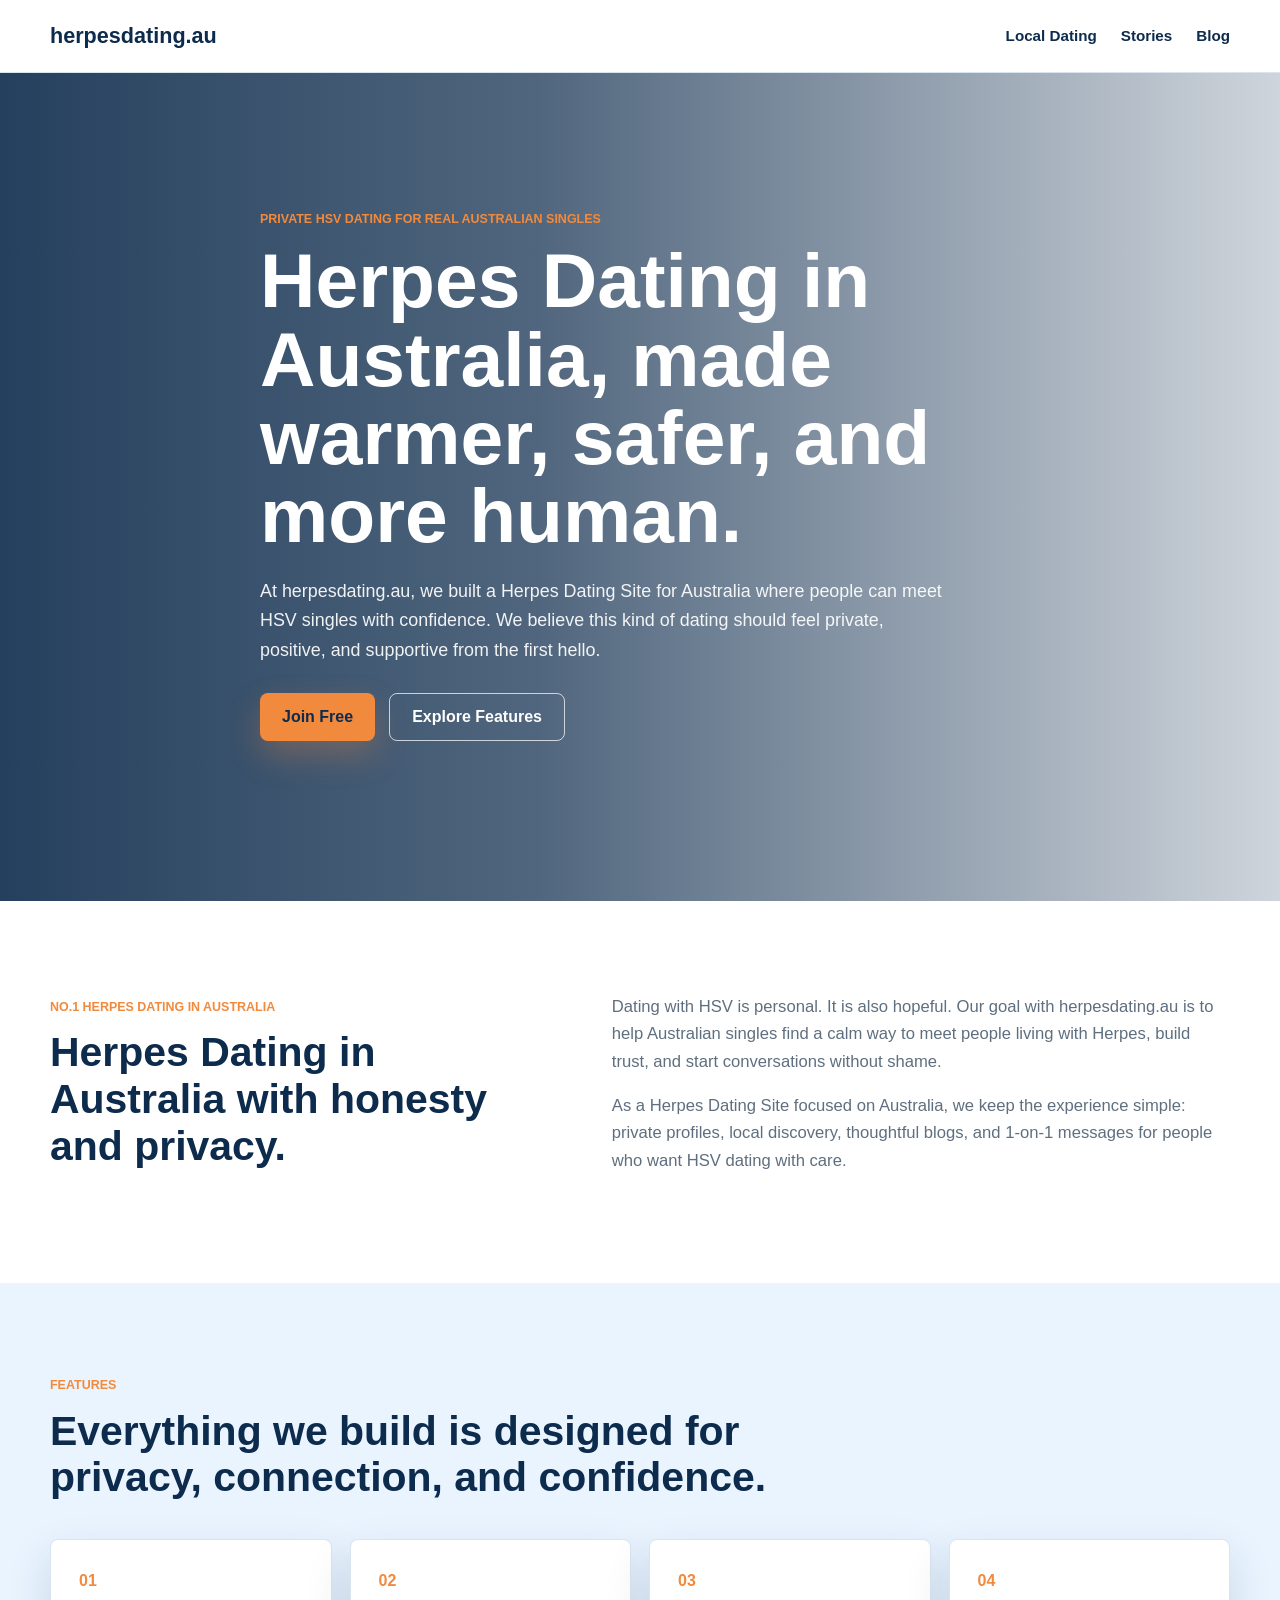
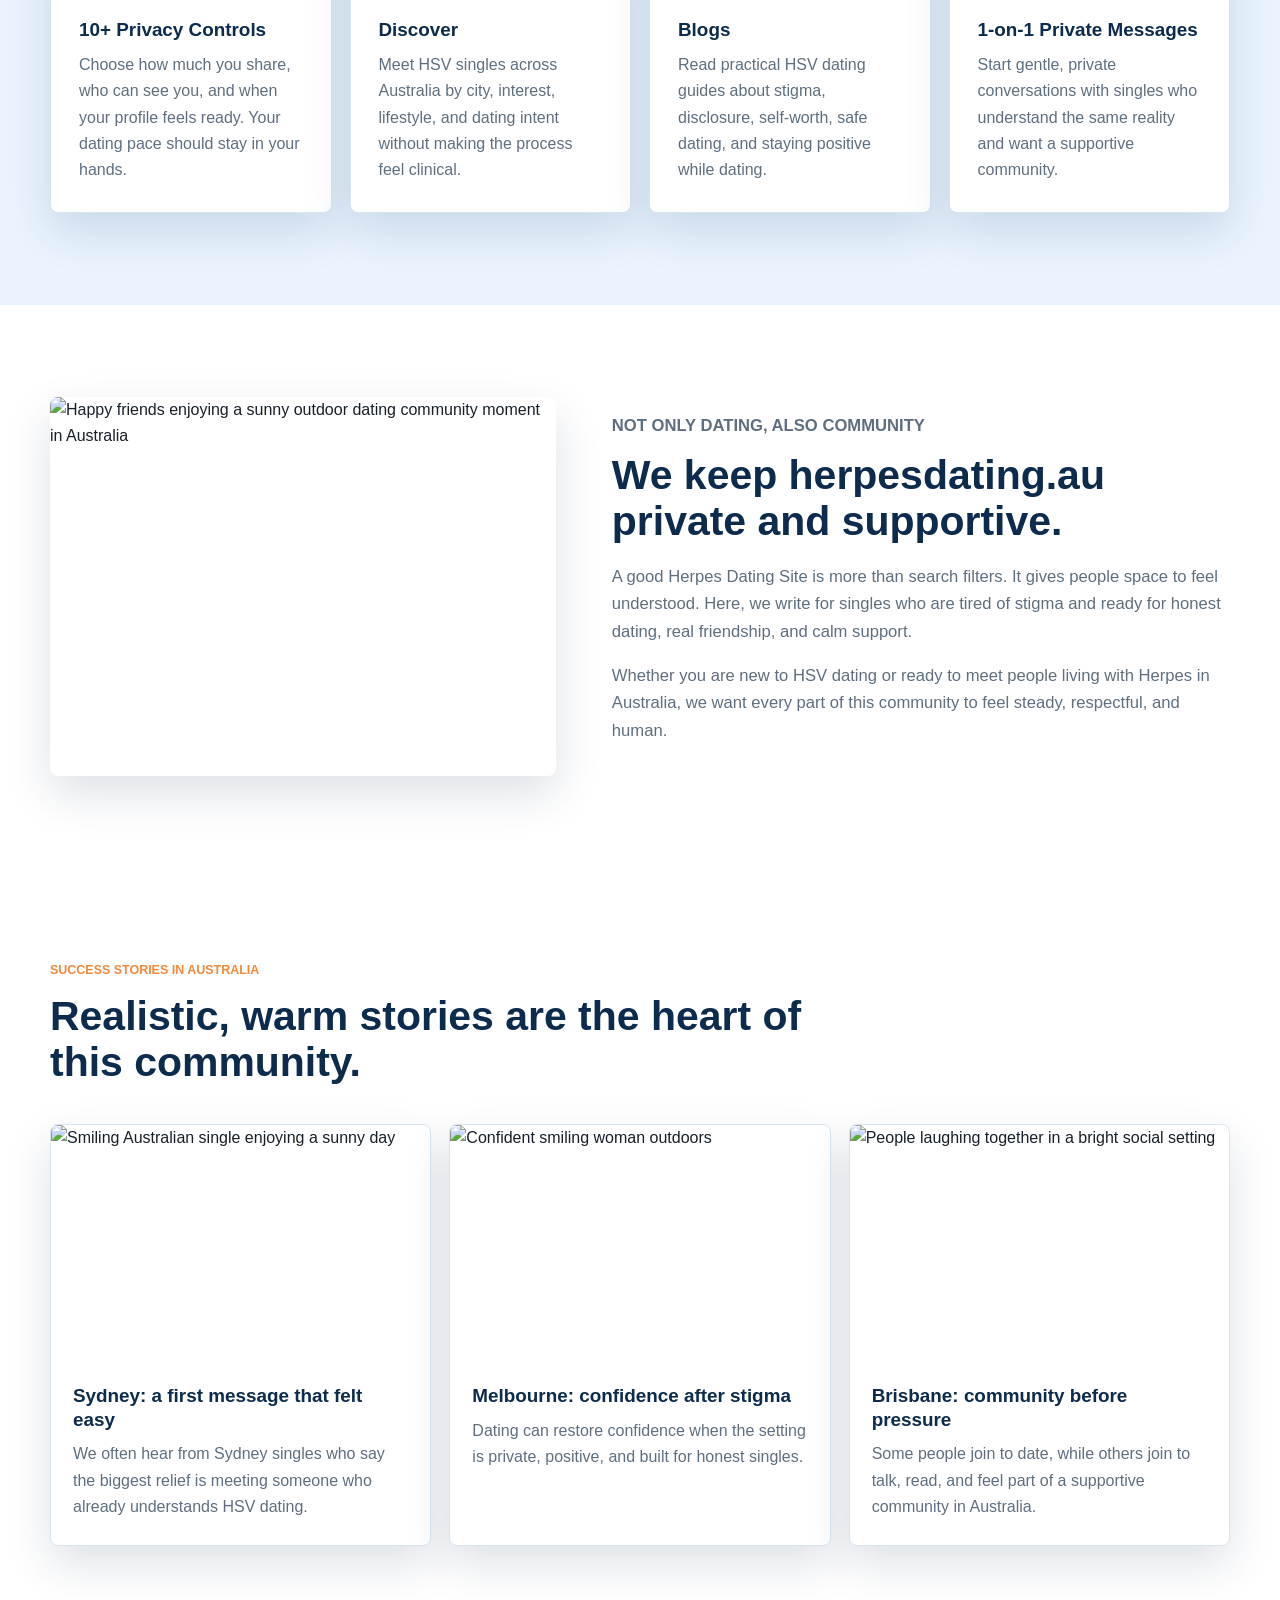
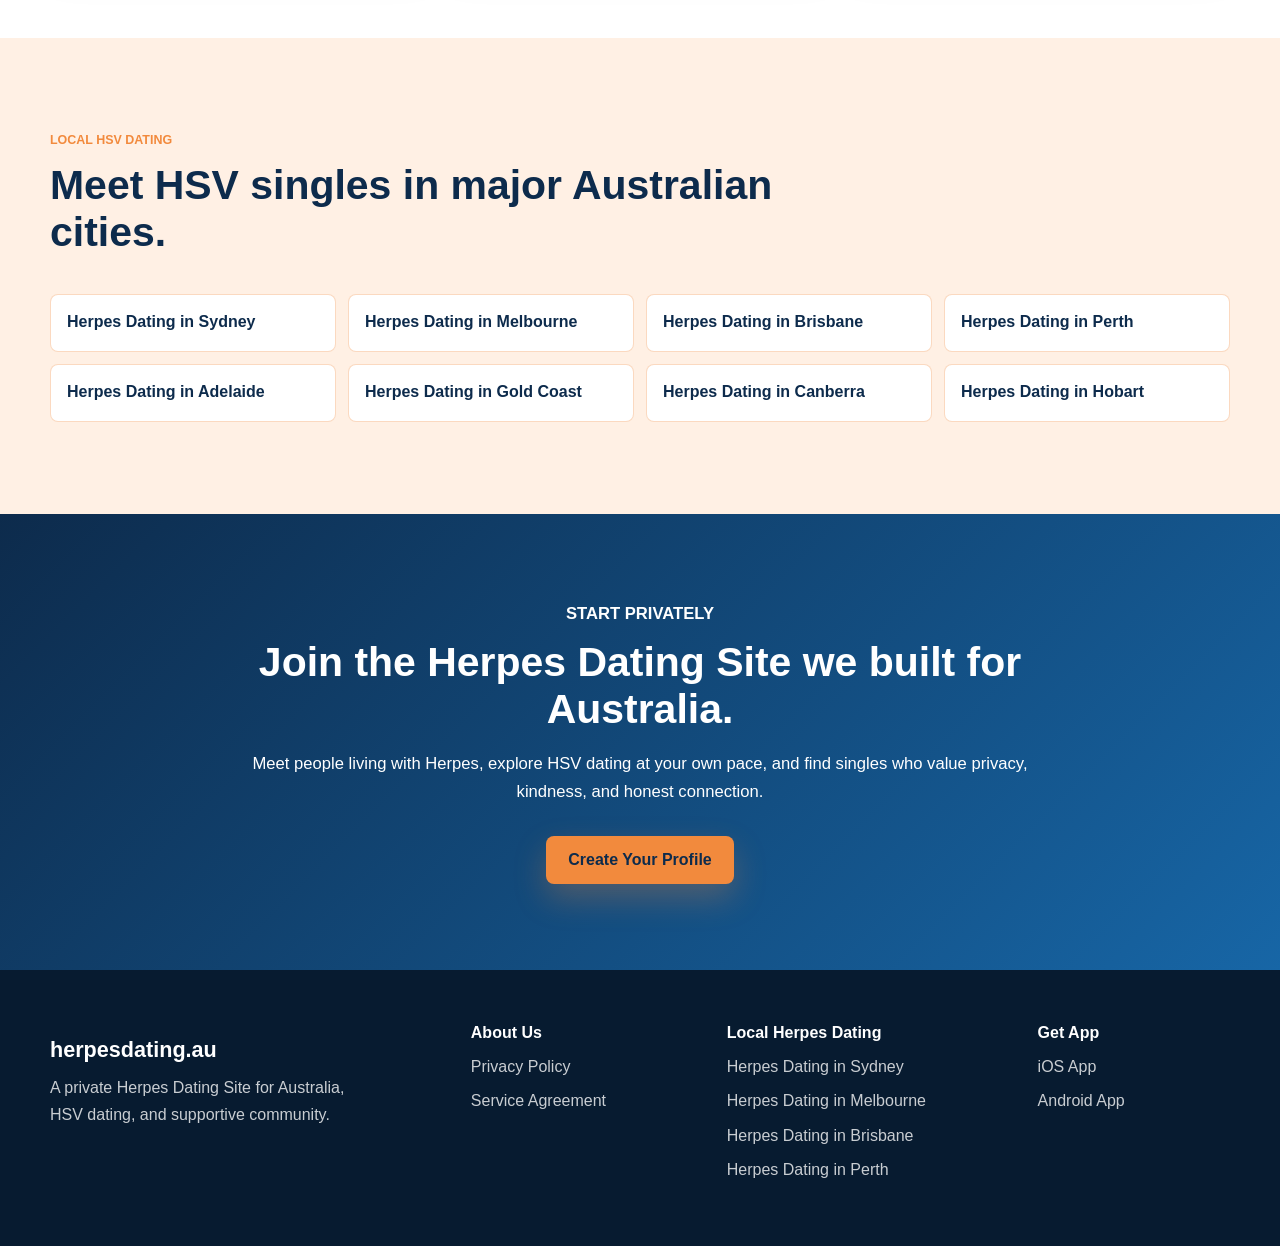
==== index.html @ 24306cc0 "Add files via upload" ====
<!DOCTYPE html>
<html lang="en-AU">
<head>
  <meta charset="UTF-8">
  <meta name="viewport" content="width=device-width, initial-scale=1.0">
  <title>Herpes Dating Australia | Herpes Dating Site for HSV Singles</title>
  <meta name="description" content="herpesdating.au is a private Herpes Dating Site in Australia where HSV singles meet people living with Herpes in a supportive community.">
  <meta name="keywords" content="Herpes Dating, Herpes Dating Site, Australia, Meet People living with Herpes, HSV dating, meet HSV singles, Sydney herpes dating">
  <link rel="canonical" href="https://herpesdating.au/">
  <link rel="stylesheet" href="styles.css">
</head>
<body>
  <header class="site-header">
    <nav class="nav" aria-label="Main navigation">
      <a class="brand" href="/">herpesdating.au</a>
      <div class="nav-links">
        <a href="#cities">Local Dating</a>
        <a href="#stories">Stories</a>
        <a href="/blog/">Blog</a>
      </div>
    </nav>
  </header>

  <main>
    <section class="hero">
      <div class="hero-media" aria-hidden="true"></div>
      <div class="hero-overlay"></div>
      <div class="hero-content">
        <p class="eyebrow">Private HSV dating for real Australian singles</p>
        <h1>Herpes Dating in Australia, made warmer, safer, and more human.</h1>
        <p class="hero-copy">
          At herpesdating.au, we built a Herpes Dating Site for Australia where people can meet HSV singles with confidence.
          We believe this kind of dating should feel private, positive, and supportive from the first hello.
        </p>
        <div class="hero-actions">
          <a class="btn btn-primary" href="#cta">Join Free</a>
          <a class="btn btn-secondary" href="#features">Explore Features</a>
        </div>
      </div>
    </section>

    <section class="intro section-pad">
      <div class="section-inner split">
        <div>
          <p class="eyebrow">No.1 Herpes Dating in Australia</p>
          <h2>Herpes Dating in Australia with honesty and privacy.</h2>
        </div>
        <div class="copy-stack">
          <p>
            Dating with HSV is personal. It is also hopeful. Our goal with herpesdating.au is to help Australian singles find
            a calm way to meet people living with Herpes, build trust, and start conversations without shame.
          </p>
          <p>
            As a Herpes Dating Site focused on Australia, we keep the experience simple: private profiles, local discovery,
            thoughtful blogs, and 1-on-1 messages for people who want HSV dating with care.
          </p>
        </div>
      </div>
    </section>

    <section id="features" class="features section-pad">
      <div class="section-inner">
        <div class="section-head">
          <p class="eyebrow">Features</p>
          <h2>Everything we build is designed for privacy, connection, and confidence.</h2>
        </div>
        <div class="feature-grid">
          <article class="feature-card">
            <span>01</span>
            <h3>10+ Privacy Controls</h3>
            <p>Choose how much you share, who can see you, and when your profile feels ready. Your dating pace should stay in your hands.</p>
          </article>
          <article class="feature-card">
            <span>02</span>
            <h3>Discover</h3>
            <p>Meet HSV singles across Australia by city, interest, lifestyle, and dating intent without making the process feel clinical.</p>
          </article>
          <article class="feature-card">
            <span>03</span>
            <h3>Blogs</h3>
            <p>Read practical HSV dating guides about stigma, disclosure, self-worth, safe dating, and staying positive while dating.</p>
          </article>
          <article class="feature-card">
            <span>04</span>
            <h3>1-on-1 Private Messages</h3>
            <p>Start gentle, private conversations with singles who understand the same reality and want a supportive community.</p>
          </article>
        </div>
      </div>
    </section>

    <section class="community section-pad">
      <div class="section-inner media-split">
        <img src="https://images.unsplash.com/photo-1529156069898-49953e39b3ac?auto=format&fit=crop&w=1100&q=80" alt="Happy friends enjoying a sunny outdoor dating community moment in Australia">
        <div>
          <p class="eyebrow">Not only dating, also community</p>
          <h2>We keep herpesdating.au private and supportive.</h2>
          <p>
            A good Herpes Dating Site is more than search filters. It gives people space to feel understood. Here, we write for
            singles who are tired of stigma and ready for honest dating, real friendship, and calm support.
          </p>
          <p>
            Whether you are new to HSV dating or ready to meet people living with Herpes in Australia, we want every part of
            this community to feel steady, respectful, and human.
          </p>
        </div>
      </div>
    </section>

    <section id="stories" class="stories section-pad">
      <div class="section-inner">
        <div class="section-head">
          <p class="eyebrow">Success stories in Australia</p>
          <h2>Realistic, warm stories are the heart of this community.</h2>
        </div>
        <div class="story-grid">
          <article class="story-card">
            <img src="https://images.unsplash.com/photo-1500648767791-00dcc994a43e?auto=format&fit=crop&w=800&q=80" alt="Smiling Australian single enjoying a sunny day">
            <h3>Sydney: a first message that felt easy</h3>
            <p>We often hear from Sydney singles who say the biggest relief is meeting someone who already understands HSV dating.</p>
          </article>
          <article class="story-card">
            <img src="https://images.unsplash.com/photo-1524504388940-b1c1722653e1?auto=format&fit=crop&w=800&q=80" alt="Confident smiling woman outdoors">
            <h3>Melbourne: confidence after stigma</h3>
            <p>Dating can restore confidence when the setting is private, positive, and built for honest singles.</p>
          </article>
          <article class="story-card">
            <img src="https://images.unsplash.com/photo-1529333166437-7750a6dd5a70?auto=format&fit=crop&w=800&q=80" alt="People laughing together in a bright social setting">
            <h3>Brisbane: community before pressure</h3>
            <p>Some people join to date, while others join to talk, read, and feel part of a supportive community in Australia.</p>
          </article>
        </div>
      </div>
    </section>

    <section id="cities" class="local section-pad">
      <div class="section-inner">
        <div class="section-head">
          <p class="eyebrow">Local HSV dating</p>
          <h2>Meet HSV singles in major Australian cities.</h2>
        </div>
        <div class="city-links">
          <a href="/sydney-herpes-dating/">Herpes Dating in Sydney</a>
          <a href="/melbourne-herpes-dating/">Herpes Dating in Melbourne</a>
          <a href="/brisbane-herpes-dating/">Herpes Dating in Brisbane</a>
          <a href="/perth-herpes-dating/">Herpes Dating in Perth</a>
          <a href="/adelaide-herpes-dating/">Herpes Dating in Adelaide</a>
          <a href="/gold-coast-herpes-dating/">Herpes Dating in Gold Coast</a>
          <a href="/canberra-herpes-dating/">Herpes Dating in Canberra</a>
          <a href="/hobart-herpes-dating/">Herpes Dating in Hobart</a>
        </div>
      </div>
    </section>

    <section id="cta" class="cta">
      <div class="section-inner cta-inner">
        <p class="eyebrow">Start privately</p>
        <h2>Join the Herpes Dating Site we built for Australia.</h2>
        <p>
          Meet people living with Herpes, explore HSV dating at your own pace, and find singles who value privacy,
          kindness, and honest connection.
        </p>
        <a class="btn btn-primary" href="/signup/">Create Your Profile</a>
      </div>
    </section>
  </main>

  <footer class="footer">
    <div class="footer-inner">
      <div>
        <a class="brand footer-brand" href="/">herpesdating.au</a>
        <p>A private Herpes Dating Site for Australia, HSV dating, and supportive community.</p>
      </div>
      <div>
        <h2>About Us</h2>
        <a href="/privacy-policy/">Privacy Policy</a>
        <a href="/service-agreement/">Service Agreement</a>
      </div>
      <div>
        <h2>Local Herpes Dating</h2>
        <a href="/sydney-herpes-dating/">Herpes Dating in Sydney</a>
        <a href="/melbourne-herpes-dating/">Herpes Dating in Melbourne</a>
        <a href="/brisbane-herpes-dating/">Herpes Dating in Brisbane</a>
        <a href="/perth-herpes-dating/">Herpes Dating in Perth</a>
      </div>
      <div>
        <h2>Get App</h2>
        <a href="/app/ios/">iOS App</a>
        <a href="/app/android/">Android App</a>
      </div>
    </div>
  </footer>
</body>
</html>
---- styles.css ----
:root {
  --blue-900: #0d2b4c;
  --blue-700: #1766a6;
  --blue-100: #e9f4ff;
  --orange-500: #f28a3d;
  --orange-100: #fff0e4;
  --ink: #17202a;
  --muted: #5f6f7f;
  --line: #d8e5ef;
  --white: #ffffff;
  --shadow: 0 18px 45px rgba(13, 43, 76, 0.14);
}

* {
  box-sizing: border-box;
}

html {
  scroll-behavior: smooth;
}

body {
  margin: 0;
  font-family: Arial, Helvetica, sans-serif;
  color: var(--ink);
  background: var(--white);
  line-height: 1.65;
}

a {
  color: inherit;
  text-decoration: none;
}

img {
  display: block;
  width: 100%;
  height: auto;
}

.site-header {
  position: sticky;
  top: 0;
  z-index: 20;
  background: rgba(255, 255, 255, 0.95);
  border-bottom: 1px solid var(--line);
  backdrop-filter: blur(16px);
}

.nav {
  width: min(1180px, calc(100% - 32px));
  min-height: 72px;
  margin: 0 auto;
  display: flex;
  align-items: center;
  justify-content: space-between;
  gap: 20px;
}

.brand {
  font-size: 1.35rem;
  font-weight: 800;
  color: var(--blue-900);
  letter-spacing: 0;
}

.nav-links {
  display: flex;
  align-items: center;
  gap: 24px;
  color: var(--blue-900);
  font-weight: 700;
  font-size: 0.95rem;
}

.nav-links a:hover,
.footer a:hover {
  color: var(--orange-500);
}

.hero {
  position: relative;
  min-height: calc(100vh - 72px);
  display: grid;
  align-items: center;
  overflow: hidden;
  color: var(--white);
}

.hero-media {
  position: absolute;
  inset: 0;
  background-image: url("https://images.unsplash.com/photo-1516589178581-6cd7833ae3b2?auto=format&fit=crop&w=1800&q=82");
  background-size: cover;
  background-position: center;
  transform: scale(1.02);
}

.hero-overlay {
  position: absolute;
  inset: 0;
  background: linear-gradient(90deg, rgba(13, 43, 76, 0.9) 0%, rgba(13, 43, 76, 0.72) 42%, rgba(13, 43, 76, 0.2) 100%);
}

.hero-content {
  position: relative;
  width: min(1180px, calc(100% - 32px));
  margin: 0 auto;
  padding: 88px 0 112px;
  max-width: 760px;
  justify-self: center;
}

.eyebrow {
  margin: 0 0 12px;
  color: var(--orange-500);
  font-size: 0.78rem;
  font-weight: 800;
  letter-spacing: 0;
  text-transform: uppercase;
}

h1,
h2,
h3,
p {
  margin-top: 0;
}

h1 {
  max-width: 820px;
  margin-bottom: 22px;
  font-size: clamp(2.45rem, 6vw, 5.4rem);
  line-height: 1.02;
  letter-spacing: 0;
}

h2 {
  margin-bottom: 18px;
  color: var(--blue-900);
  font-size: clamp(1.75rem, 3.2vw, 3rem);
  line-height: 1.14;
  letter-spacing: 0;
}

h3 {
  margin-bottom: 10px;
  color: var(--blue-900);
  font-size: 1.18rem;
  line-height: 1.25;
}

.hero-copy {
  max-width: 690px;
  margin-bottom: 28px;
  color: rgba(255, 255, 255, 0.92);
  font-size: 1.12rem;
}

.hero-actions,
.btn {
  display: inline-flex;
  align-items: center;
}

.hero-actions {
  flex-wrap: wrap;
  gap: 14px;
}

.btn {
  min-height: 48px;
  justify-content: center;
  padding: 0 22px;
  border-radius: 8px;
  font-weight: 800;
  transition: transform 0.2s ease, box-shadow 0.2s ease, background 0.2s ease;
}

.btn:hover {
  transform: translateY(-2px);
}

.btn-primary {
  color: var(--blue-900);
  background: var(--orange-500);
  box-shadow: 0 14px 32px rgba(242, 138, 61, 0.28);
}

.btn-secondary {
  color: var(--white);
  border: 1px solid rgba(255, 255, 255, 0.72);
}

.section-pad {
  padding: 92px 0;
}

.section-inner {
  width: min(1180px, calc(100% - 32px));
  margin: 0 auto;
}

.split,
.media-split {
  display: grid;
  grid-template-columns: minmax(0, 0.9fr) minmax(0, 1.1fr);
  gap: 56px;
  align-items: center;
}

.copy-stack p,
.community p,
.cta p {
  color: var(--muted);
  font-size: 1.04rem;
}

.features {
  background: var(--blue-100);
}

.section-head {
  max-width: 760px;
  margin-bottom: 38px;
}

.feature-grid,
.story-grid {
  display: grid;
  grid-template-columns: repeat(4, minmax(0, 1fr));
  gap: 18px;
}

.feature-card,
.story-card {
  border: 1px solid var(--line);
  border-radius: 8px;
  background: var(--white);
  box-shadow: var(--shadow);
}

.feature-card {
  min-height: 265px;
  padding: 28px;
}

.feature-card span {
  display: block;
  margin-bottom: 24px;
  color: var(--orange-500);
  font-weight: 800;
}

.feature-card p,
.story-card p {
  margin-bottom: 0;
  color: var(--muted);
}

.media-split img {
  aspect-ratio: 4 / 3;
  object-fit: cover;
  border-radius: 8px;
  box-shadow: var(--shadow);
}

.story-grid {
  grid-template-columns: repeat(3, minmax(0, 1fr));
}

.story-card {
  overflow: hidden;
}

.story-card img {
  aspect-ratio: 16 / 10;
  object-fit: cover;
}

.story-card h3,
.story-card p {
  padding-inline: 22px;
}

.story-card h3 {
  padding-top: 22px;
}

.story-card p {
  padding-bottom: 24px;
}

.local {
  background: var(--orange-100);
}

.city-links {
  display: grid;
  grid-template-columns: repeat(4, minmax(0, 1fr));
  gap: 12px;
}

.city-links a {
  min-height: 58px;
  display: flex;
  align-items: center;
  padding: 12px 16px;
  border: 1px solid rgba(242, 138, 61, 0.32);
  border-radius: 8px;
  background: var(--white);
  color: var(--blue-900);
  font-weight: 800;
}

.city-links a:hover {
  border-color: var(--orange-500);
}

.cta {
  padding: 86px 0;
  color: var(--white);
  background: linear-gradient(135deg, var(--blue-900), var(--blue-700));
}

.cta-inner {
  max-width: 780px;
  text-align: center;
}

.cta h2,
.cta p {
  color: var(--white);
}

.cta .btn {
  margin-top: 14px;
}

.footer {
  padding: 54px 0;
  background: #071b30;
  color: rgba(255, 255, 255, 0.78);
}

.footer-inner {
  width: min(1180px, calc(100% - 32px));
  margin: 0 auto;
  display: grid;
  grid-template-columns: 1.4fr 0.8fr 1fr 0.7fr;
  gap: 36px;
}

.footer-brand,
.footer h2 {
  color: var(--white);
}

.footer h2 {
  margin-bottom: 12px;
  font-size: 1rem;
}

.footer a {
  display: block;
  margin: 8px 0;
}

.footer p {
  max-width: 330px;
  margin-bottom: 0;
}

@media (max-width: 980px) {
  .feature-grid,
  .city-links {
    grid-template-columns: repeat(2, minmax(0, 1fr));
  }

  .split,
  .media-split,
  .footer-inner {
    grid-template-columns: 1fr;
  }

  .story-grid {
    grid-template-columns: 1fr;
  }
}

@media (max-width: 680px) {
  .nav {
    min-height: 66px;
    align-items: flex-start;
    flex-direction: column;
    justify-content: center;
    padding: 12px 0;
    gap: 8px;
  }

  .nav-links {
    width: 100%;
    justify-content: space-between;
    gap: 12px;
    font-size: 0.9rem;
  }

  .hero {
    min-height: 740px;
  }

  .hero-overlay {
    background: rgba(13, 43, 76, 0.78);
  }

  .hero-content {
    padding: 76px 0 88px;
  }

  h1 {
    font-size: 2.45rem;
  }

  .hero-copy {
    font-size: 1rem;
  }

  .btn,
  .hero-actions {
    width: 100%;
  }

  .section-pad {
    padding: 64px 0;
  }

  .feature-grid,
  .city-links {
    grid-template-columns: 1fr;
  }

  .feature-card {
    min-height: auto;
  }
}
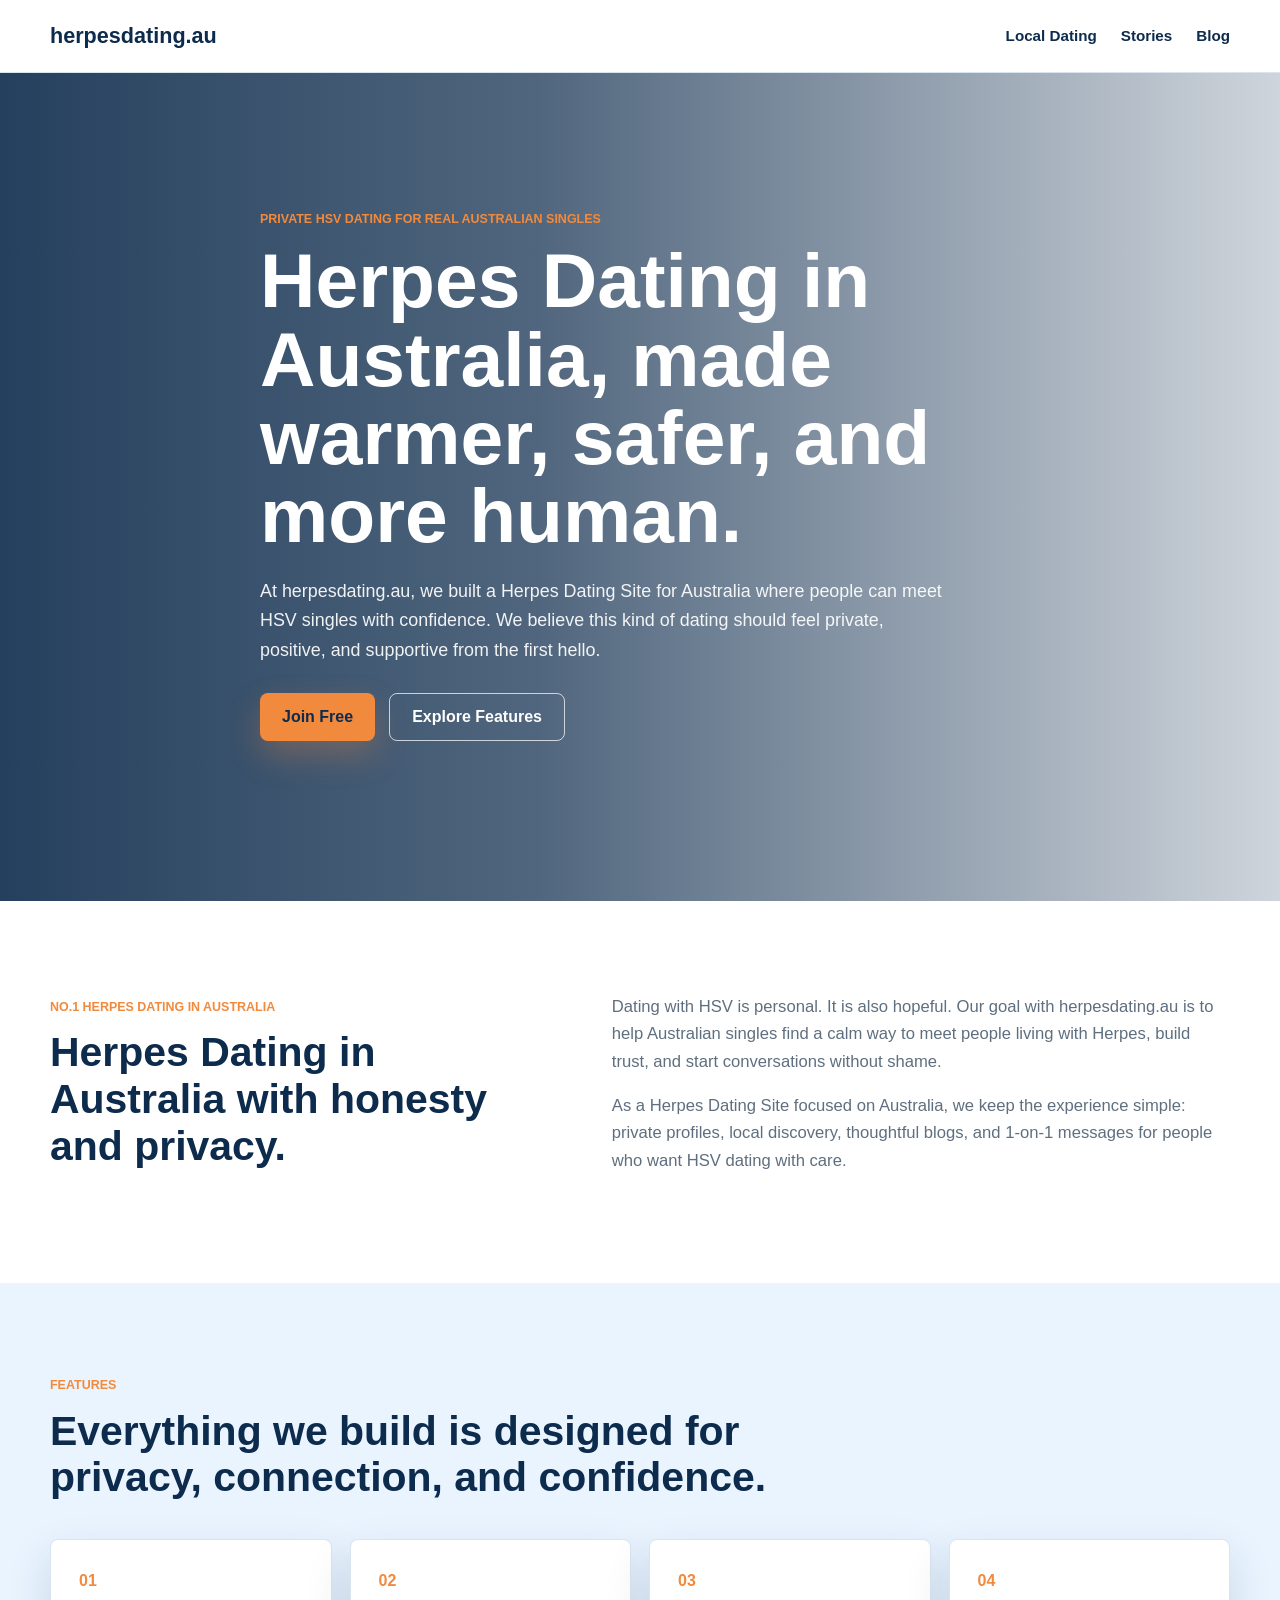
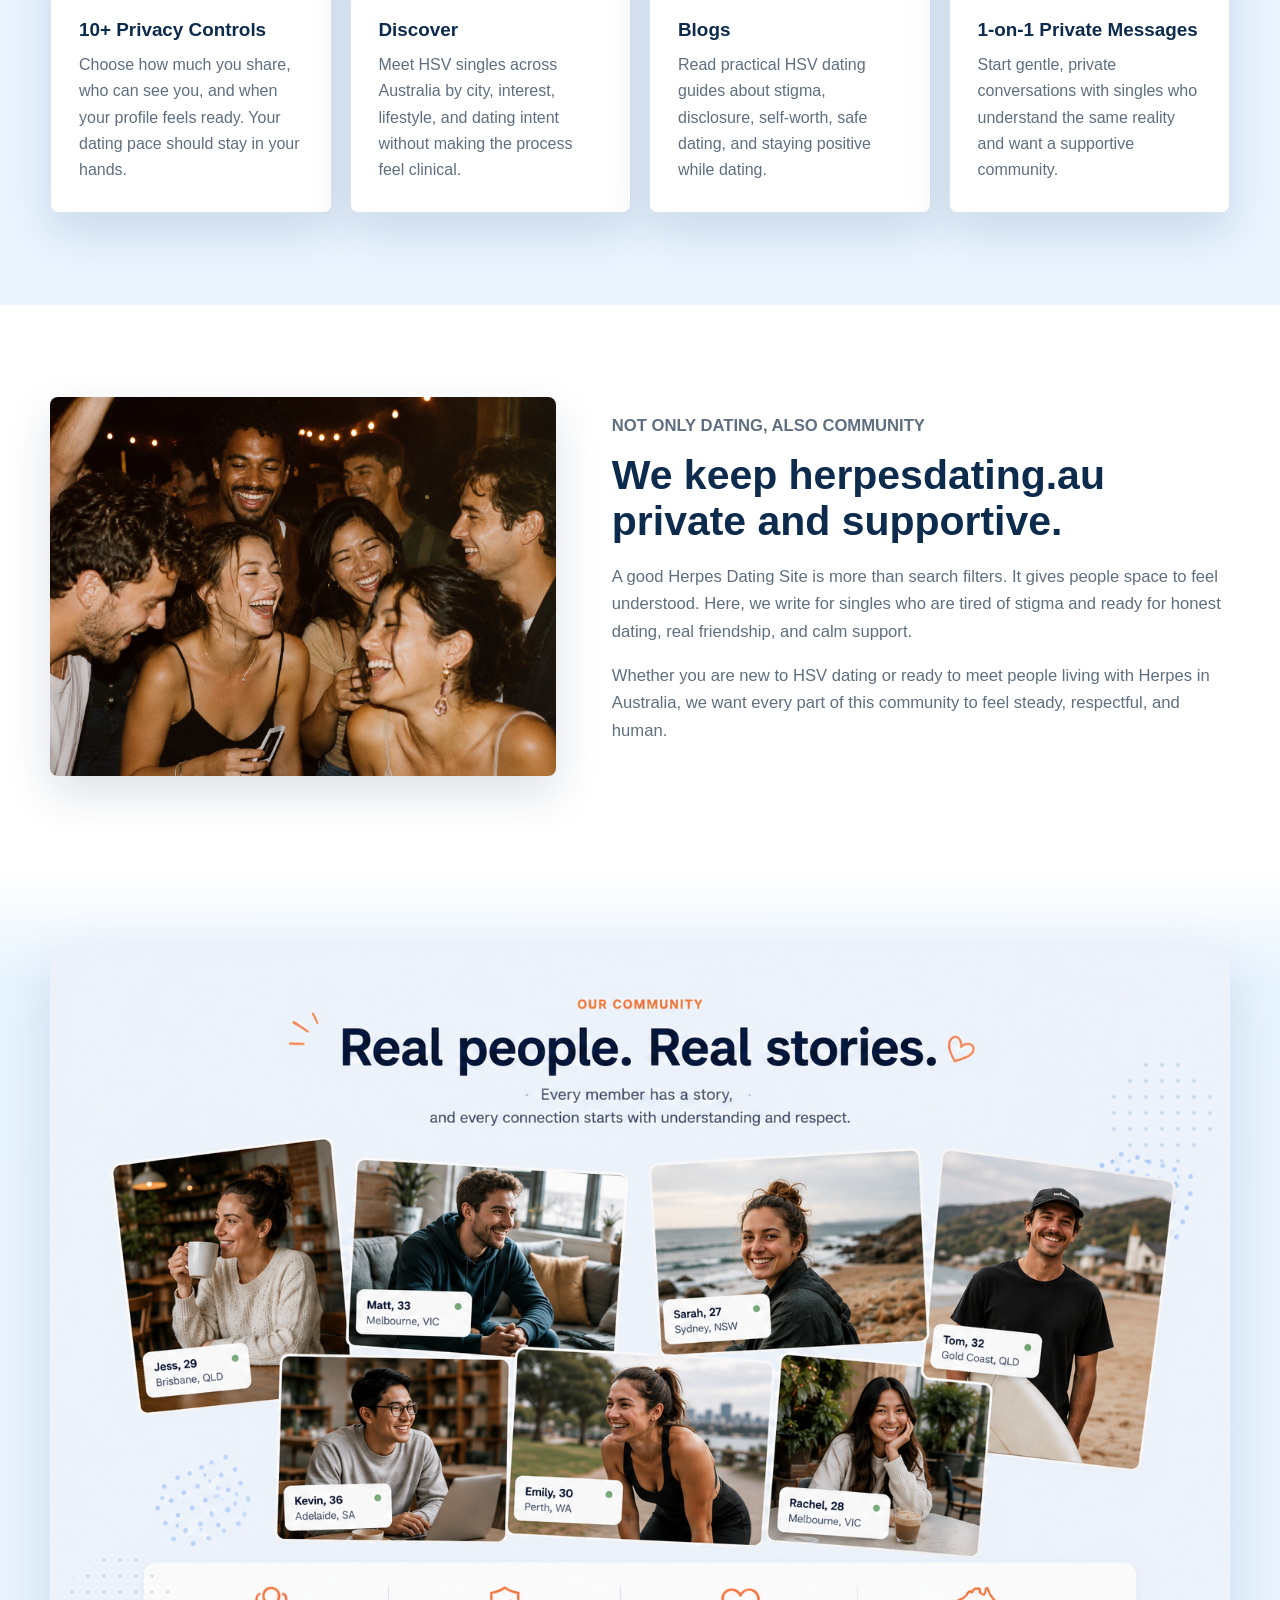
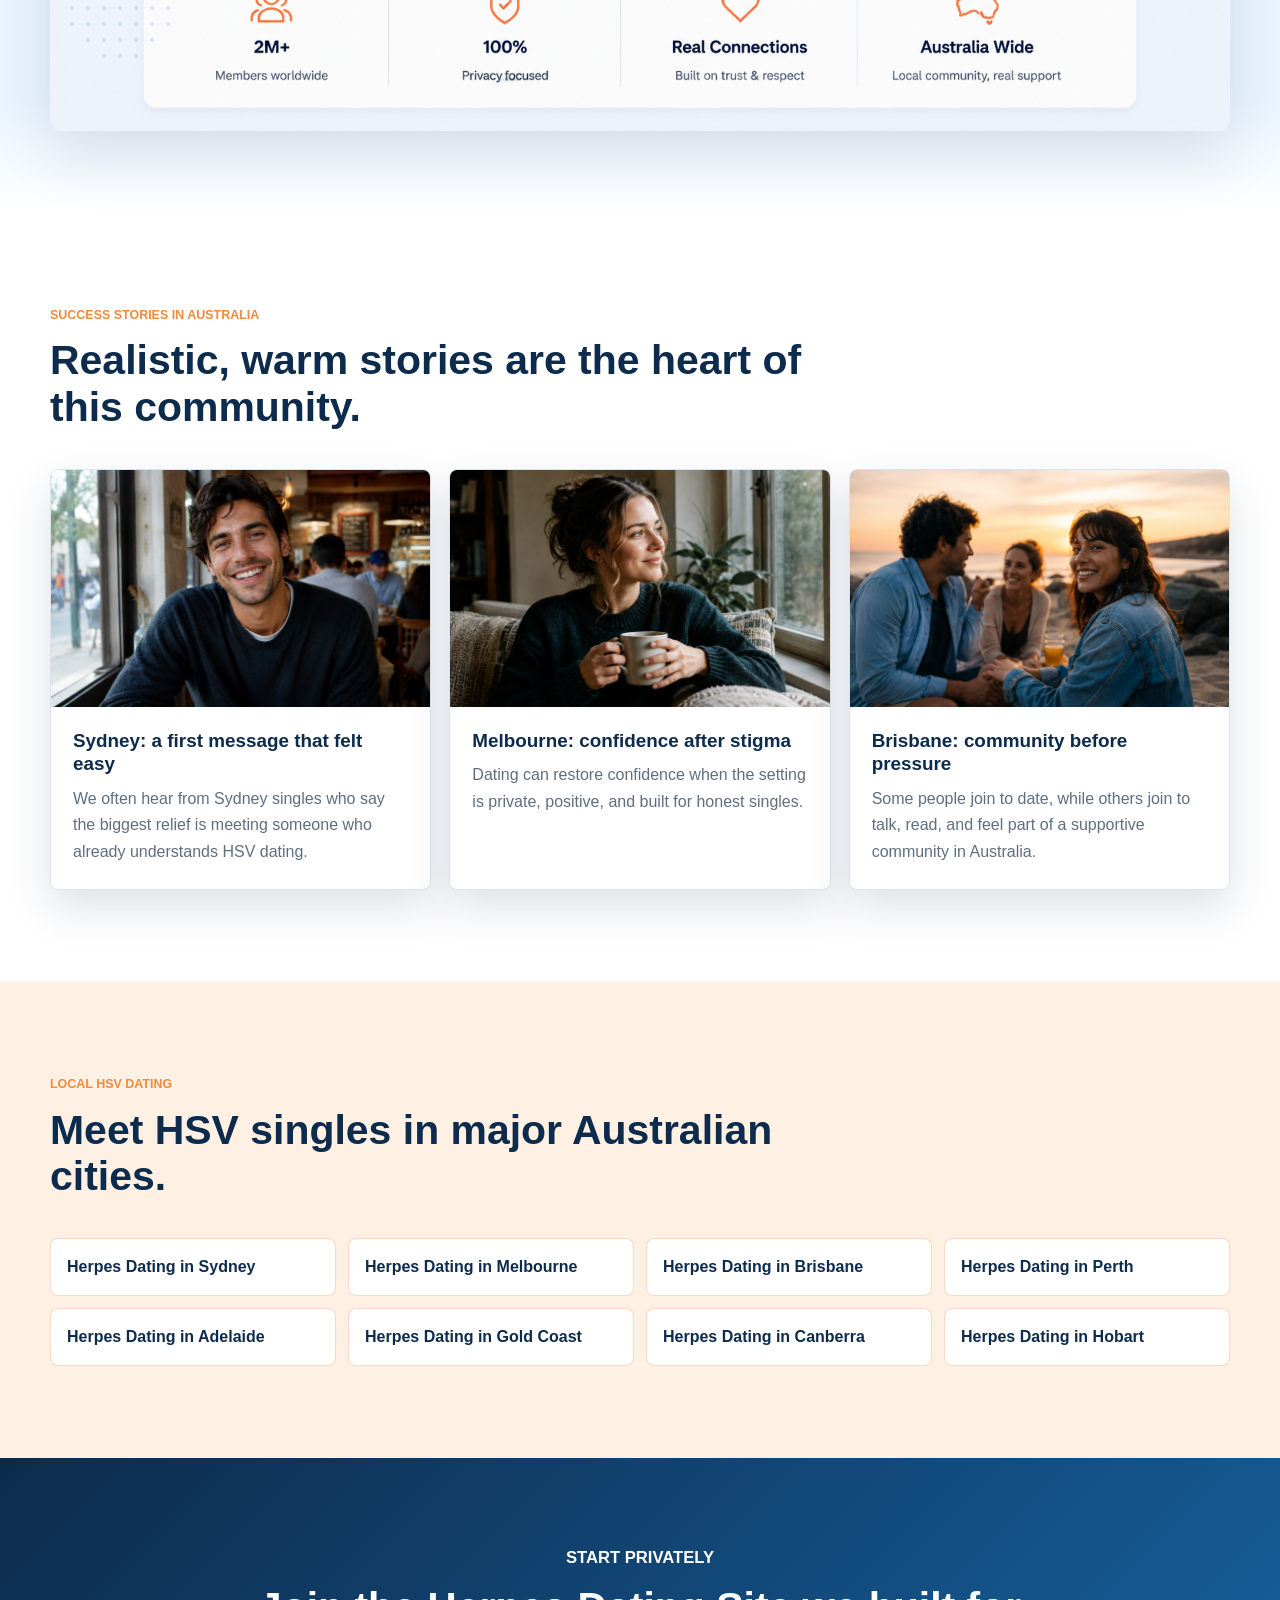
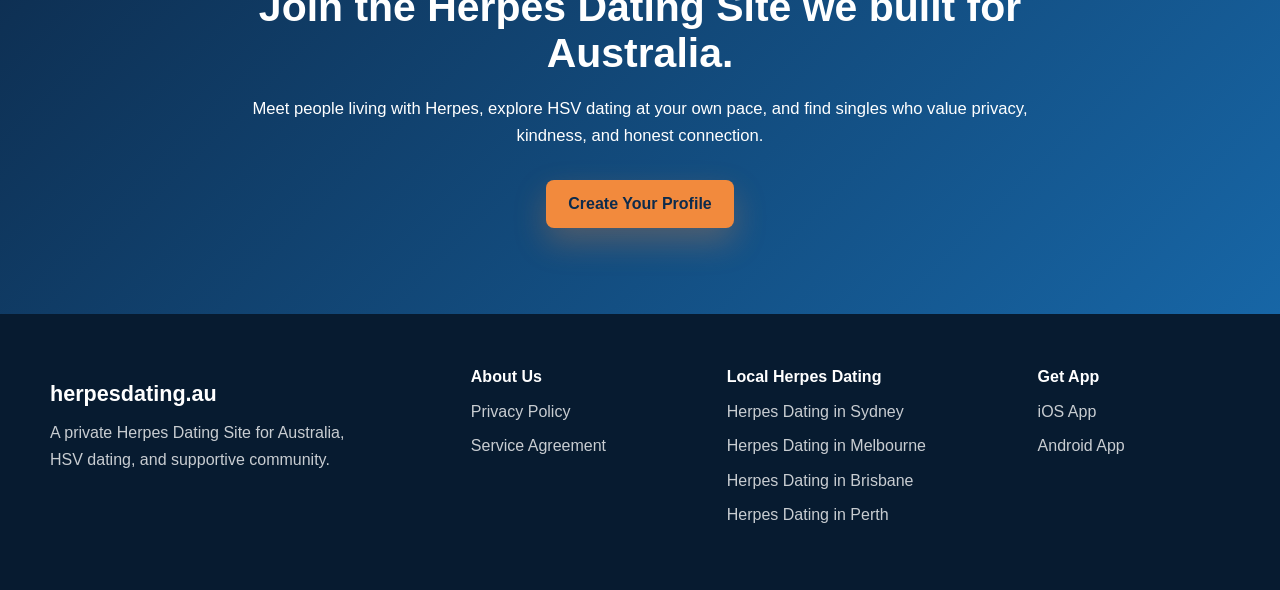
==== commit 2165587a: "Add files via upload" ====
--- a/index.html
+++ b/index.html
@@ -33,7 +33,7 @@
           We believe this kind of dating should feel private, positive, and supportive from the first hello.
         </p>
         <div class="hero-actions">
-          <a class="btn btn-primary" href="#cta">Join Free</a>
+          <a class="btn btn-primary" href="https://www.positivesingles.com/?tid=af100015531_KBK99">Join Free</a>
           <a class="btn btn-secondary" href="#features">Explore Features</a>
         </div>
       </div>
@@ -91,7 +91,7 @@
 
     <section class="community section-pad">
       <div class="section-inner media-split">
-        <img src="https://images.unsplash.com/photo-1529156069898-49953e39b3ac?auto=format&fit=crop&w=1100&q=80" alt="Happy friends enjoying a sunny outdoor dating community moment in Australia">
+        <img src="assets/private-supportive-community.png" alt="A warm group of friends laughing together in a private, supportive community">
         <div>
           <p class="eyebrow">Not only dating, also community</p>
           <h2>We keep herpesdating.au private and supportive.</h2>
@@ -107,6 +107,12 @@
       </div>
     </section>
 
+    <section class="member-overview section-pad">
+      <div class="section-inner">
+        <img class="community-snapshot community-snapshot-desktop" src="assets/community-real-people-real-stories.png" alt="Our community: Real people. Real stories. Every member has a story, and every connection starts with understanding and respect.">
+      </div>
+    </section>
+
     <section id="stories" class="stories section-pad">
       <div class="section-inner">
         <div class="section-head">
@@ -115,17 +121,17 @@
         </div>
         <div class="story-grid">
           <article class="story-card">
-            <img src="https://images.unsplash.com/photo-1500648767791-00dcc994a43e?auto=format&fit=crop&w=800&q=80" alt="Smiling Australian single enjoying a sunny day">
+            <img src="assets/story-sydney.png" alt="Smiling man in a cafe for a Sydney Herpes Dating success story">
             <h3>Sydney: a first message that felt easy</h3>
             <p>We often hear from Sydney singles who say the biggest relief is meeting someone who already understands HSV dating.</p>
           </article>
           <article class="story-card">
-            <img src="https://images.unsplash.com/photo-1524504388940-b1c1722653e1?auto=format&fit=crop&w=800&q=80" alt="Confident smiling woman outdoors">
+            <img src="assets/story-melbourne.png" alt="Woman holding coffee by a window for a Melbourne Herpes Dating success story">
             <h3>Melbourne: confidence after stigma</h3>
             <p>Dating can restore confidence when the setting is private, positive, and built for honest singles.</p>
           </article>
           <article class="story-card">
-            <img src="https://images.unsplash.com/photo-1529333166437-7750a6dd5a70?auto=format&fit=crop&w=800&q=80" alt="People laughing together in a bright social setting">
+            <img src="assets/story-brisbane.png" alt="Friends on a beach at sunset for a Brisbane Herpes Dating success story">
             <h3>Brisbane: community before pressure</h3>
             <p>Some people join to date, while others join to talk, read, and feel part of a supportive community in Australia.</p>
           </article>
@@ -160,7 +166,7 @@
           Meet people living with Herpes, explore HSV dating at your own pace, and find singles who value privacy,
           kindness, and honest connection.
         </p>
-        <a class="btn btn-primary" href="/signup/">Create Your Profile</a>
+        <a class="btn btn-primary" href="https://www.positivesingles.com/?tid=af100015531_KBK99">Create Your Profile</a>
       </div>
     </section>
   </main>
--- a/styles.css
+++ b/styles.css
@@ -265,6 +265,229 @@
   box-shadow: var(--shadow);
 }
 
+.member-overview {
+  position: relative;
+  overflow: hidden;
+  background:
+    linear-gradient(180deg, rgba(255, 255, 255, 0.96) 0%, rgba(232, 244, 255, 0.98) 12%, rgba(233, 244, 255, 0.98) 88%, rgba(255, 255, 255, 0.96) 100%);
+  padding: 76px 0 82px;
+}
+
+.community-snapshot {
+  width: 100%;
+  max-width: 1320px;
+  margin: 0 auto;
+  border-radius: 12px;
+  box-shadow: 0 24px 62px rgba(13, 43, 76, 0.12);
+}
+
+.member-overview::before,
+.member-overview::after {
+  content: "";
+  position: absolute;
+  width: 110px;
+  height: 110px;
+  border-radius: 50%;
+  background-image: radial-gradient(rgba(23, 102, 166, 0.28) 2px, transparent 2px);
+  background-size: 16px 16px;
+  opacity: 0.55;
+  pointer-events: none;
+}
+
+.member-overview::before {
+  left: 5%;
+  bottom: 16%;
+}
+
+.member-overview::after {
+  right: 5%;
+  top: 20%;
+}
+
+.overview-head {
+  position: relative;
+  z-index: 1;
+  max-width: 900px;
+  margin: 0 auto 28px;
+  text-align: center;
+}
+
+.overview-head h2 {
+  margin-bottom: 10px;
+  color: #061d49;
+  font-size: clamp(3rem, 6vw, 5rem);
+  line-height: 1.02;
+}
+
+.overview-head p:last-child {
+  max-width: 660px;
+  margin: 0 auto;
+  color: #31425e;
+  font-size: 1.12rem;
+  line-height: 1.55;
+}
+
+.member-collage {
+  position: relative;
+  z-index: 1;
+  display: grid;
+  grid-template-columns: repeat(12, minmax(0, 1fr));
+  grid-auto-rows: 100px;
+  gap: 12px;
+  align-items: center;
+  margin-top: 34px;
+}
+
+.member-card {
+  position: relative;
+  overflow: hidden;
+  border: 5px solid var(--white);
+  border-radius: 10px;
+  background: var(--blue-100);
+  box-shadow: 0 22px 48px rgba(13, 43, 76, 0.14);
+}
+
+.member-card img {
+  height: 100%;
+  object-fit: cover;
+}
+
+.member-card-a {
+  grid-column: 1 / span 3;
+  grid-row: 1 / span 3;
+  transform: rotate(-6deg) translateY(12px);
+}
+
+.member-card-b {
+  grid-column: 4 / span 3;
+  grid-row: 1 / span 3;
+  transform: rotate(3deg) translateY(28px);
+}
+
+.member-card-c {
+  grid-column: 7 / span 3;
+  grid-row: 1 / span 3;
+  transform: rotate(-2deg) translateY(10px);
+}
+
+.member-card-d {
+  grid-column: 10 / span 3;
+  grid-row: 1 / span 4;
+  transform: rotate(6deg) translateY(18px);
+}
+
+.member-card-e {
+  grid-column: 3 / span 3;
+  grid-row: 4 / span 3;
+  transform: translateY(-24px);
+}
+
+.member-card-f {
+  grid-column: 6 / span 3;
+  grid-row: 4 / span 3;
+  transform: rotate(2deg) translateY(-24px);
+}
+
+.member-card-g {
+  grid-column: 9 / span 3;
+  grid-row: 4 / span 3;
+  transform: rotate(-2deg) translateY(-24px);
+}
+
+.member-tag {
+  position: absolute;
+  left: 16px;
+  bottom: 16px;
+  min-width: 142px;
+  padding: 11px 36px 11px 14px;
+  border-radius: 8px;
+  background: rgba(255, 255, 255, 0.94);
+  box-shadow: 0 10px 24px rgba(13, 43, 76, 0.12);
+}
+
+.member-tag::after {
+  content: "";
+  position: absolute;
+  top: 15px;
+  right: 12px;
+  width: 9px;
+  height: 9px;
+  border-radius: 50%;
+  background: #6fb47b;
+}
+
+.member-tag strong,
+.member-tag span {
+  display: block;
+  line-height: 1.25;
+}
+
+.member-tag strong {
+  color: #061d49;
+  font-size: 0.92rem;
+}
+
+.member-tag span {
+  margin-top: 3px;
+  color: #46566c;
+  font-size: 0.86rem;
+}
+
+.overview-stats {
+  position: relative;
+  z-index: 1;
+  display: grid;
+  grid-template-columns: repeat(4, minmax(0, 1fr));
+  gap: 0;
+  margin: 48px auto 0;
+  padding: 24px 22px;
+  border: 1px solid rgba(216, 229, 239, 0.74);
+  border-radius: 12px;
+  background: rgba(255, 255, 255, 0.94);
+  box-shadow: 0 20px 55px rgba(13, 43, 76, 0.12);
+}
+
+.overview-stats div {
+  min-height: 118px;
+  display: grid;
+  place-items: center;
+  align-content: center;
+  padding: 12px 24px;
+  text-align: center;
+  border-right: 1px solid var(--line);
+}
+
+.overview-stats div:last-child {
+  border-right: 0;
+}
+
+.overview-stats svg {
+  width: 48px;
+  height: 48px;
+  margin-bottom: 14px;
+  fill: none;
+  stroke: var(--orange-500);
+  stroke-width: 2.4;
+  stroke-linecap: round;
+  stroke-linejoin: round;
+}
+
+.overview-stats span {
+  color: #061d49;
+  font-size: 1.28rem;
+  font-weight: 800;
+  line-height: 1.1;
+}
+
+.overview-stats strong {
+  display: block;
+  margin-top: 10px;
+  color: #40506a;
+  font-size: 0.98rem;
+  font-weight: 500;
+  line-height: 1.35;
+}
+
 .story-grid {
   grid-template-columns: repeat(3, minmax(0, 1fr));
 }
@@ -373,7 +596,8 @@
 
 @media (max-width: 980px) {
   .feature-grid,
-  .city-links {
+  .city-links,
+  .overview-stats {
     grid-template-columns: repeat(2, minmax(0, 1fr));
   }
 
@@ -385,6 +609,40 @@
 
   .story-grid {
     grid-template-columns: 1fr;
+  }
+
+  .member-collage {
+    grid-template-columns: repeat(2, minmax(0, 1fr));
+    grid-auto-rows: auto;
+  }
+
+  .member-overview {
+    padding: 64px 0;
+  }
+
+  .member-card {
+    min-height: 260px;
+    transform: none;
+  }
+
+  .member-card-a,
+  .member-card-b,
+  .member-card-c,
+  .member-card-d,
+  .member-card-e,
+  .member-card-f,
+  .member-card-g {
+    grid-column: auto;
+    grid-row: auto;
+  }
+
+  .overview-stats div:nth-child(2) {
+    border-right: 0;
+  }
+
+  .overview-stats div:nth-child(1),
+  .overview-stats div:nth-child(2) {
+    border-bottom: 1px solid var(--line);
   }
 }
 
@@ -434,12 +692,63 @@
     padding: 64px 0;
   }
 
+  .member-overview {
+    padding: 48px 0;
+    background:
+      linear-gradient(180deg, #ffffff 0%, #edf7ff 14%, #eef7ff 86%, #ffffff 100%);
+  }
+
+  .member-overview .section-inner {
+    width: calc(100% - 14px);
+  }
+
+  .community-snapshot-desktop {
+    display: block;
+    width: 100%;
+    border-radius: 8px;
+    box-shadow: 0 14px 30px rgba(13, 43, 76, 0.1);
+  }
+
   .feature-grid,
-  .city-links {
+  .city-links,
+  .member-collage,
+  .overview-stats {
     grid-template-columns: 1fr;
   }
 
   .feature-card {
     min-height: auto;
   }
-}
+
+  .overview-head {
+    text-align: left;
+  }
+
+  .overview-head h2 {
+    font-size: 2.2rem;
+  }
+
+  .member-card {
+    min-height: 245px;
+  }
+
+  .member-tag {
+    left: 12px;
+    right: 12px;
+    min-width: 0;
+  }
+
+  .overview-stats {
+    padding: 12px;
+  }
+
+  .overview-stats div,
+  .overview-stats div:nth-child(2) {
+    border-right: 0;
+    border-bottom: 1px solid var(--line);
+  }
+
+  .overview-stats div:last-child {
+    border-bottom: 0;
+  }
+}
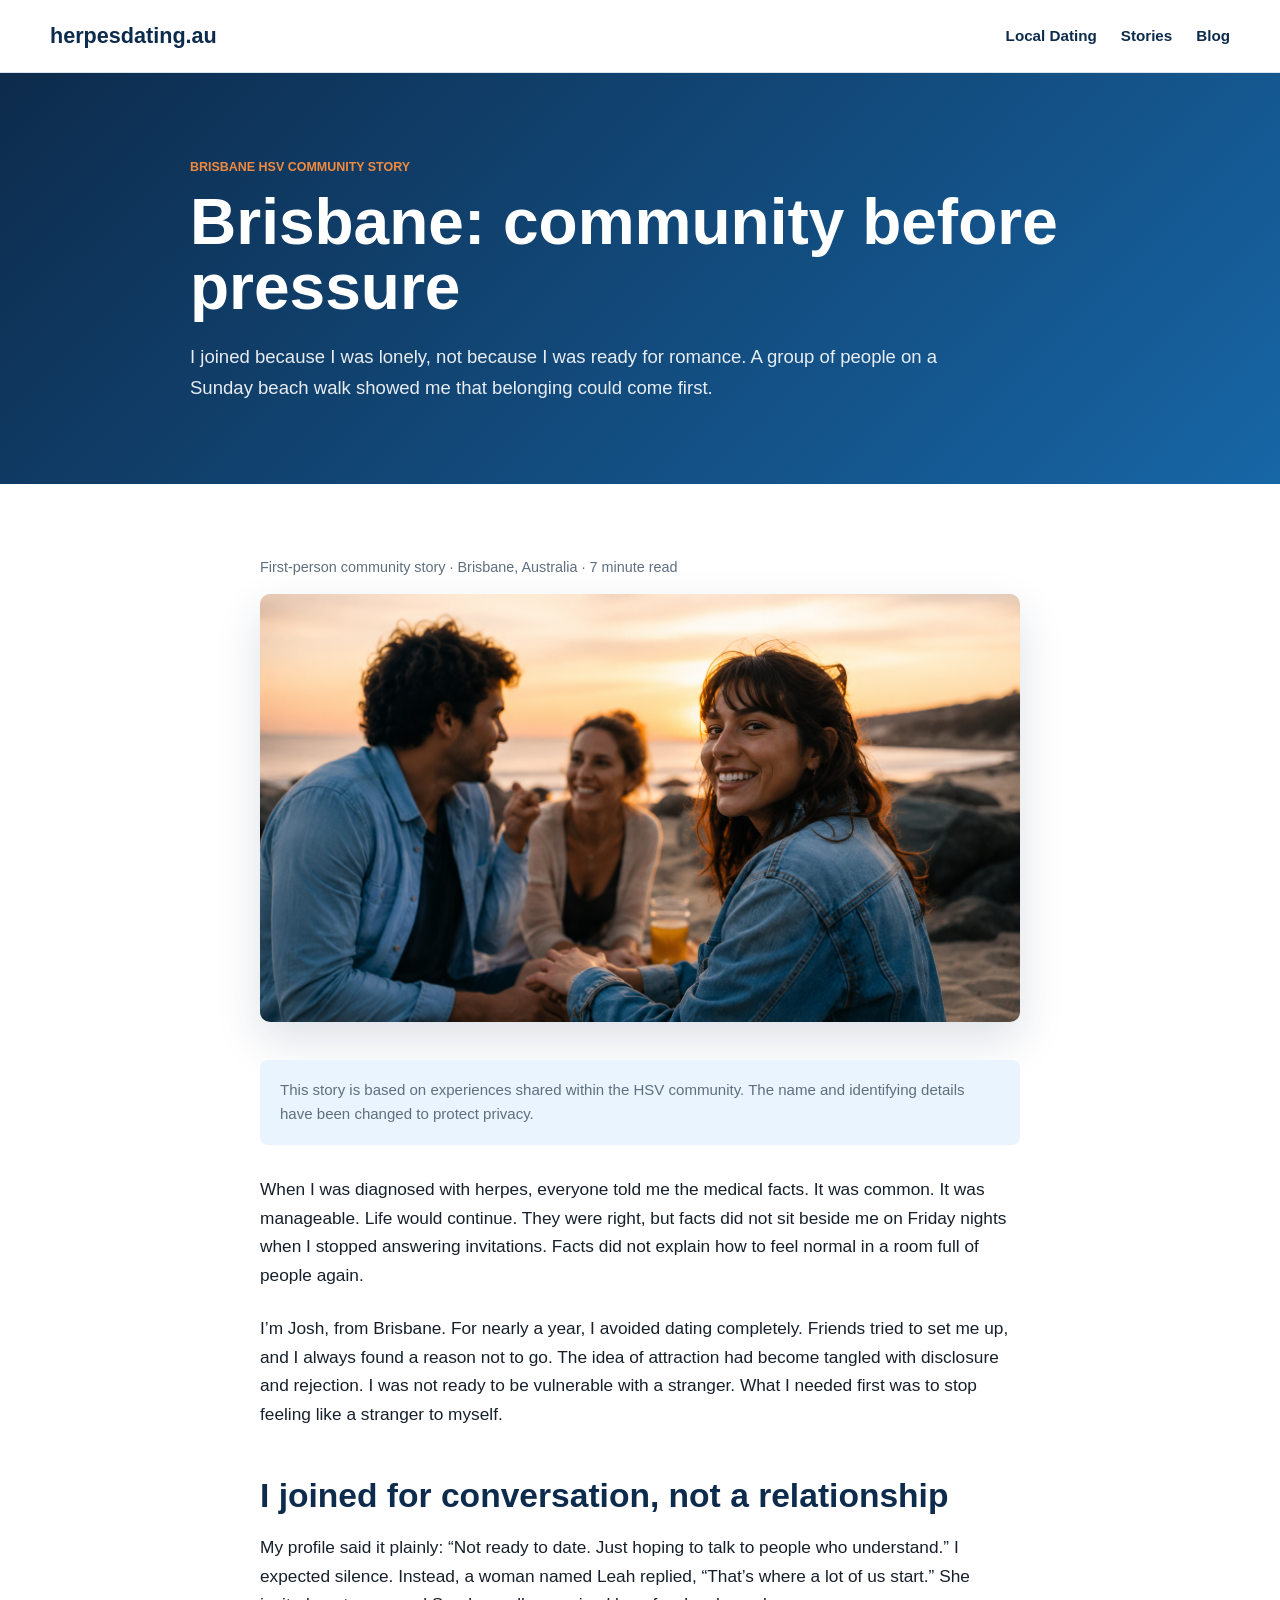
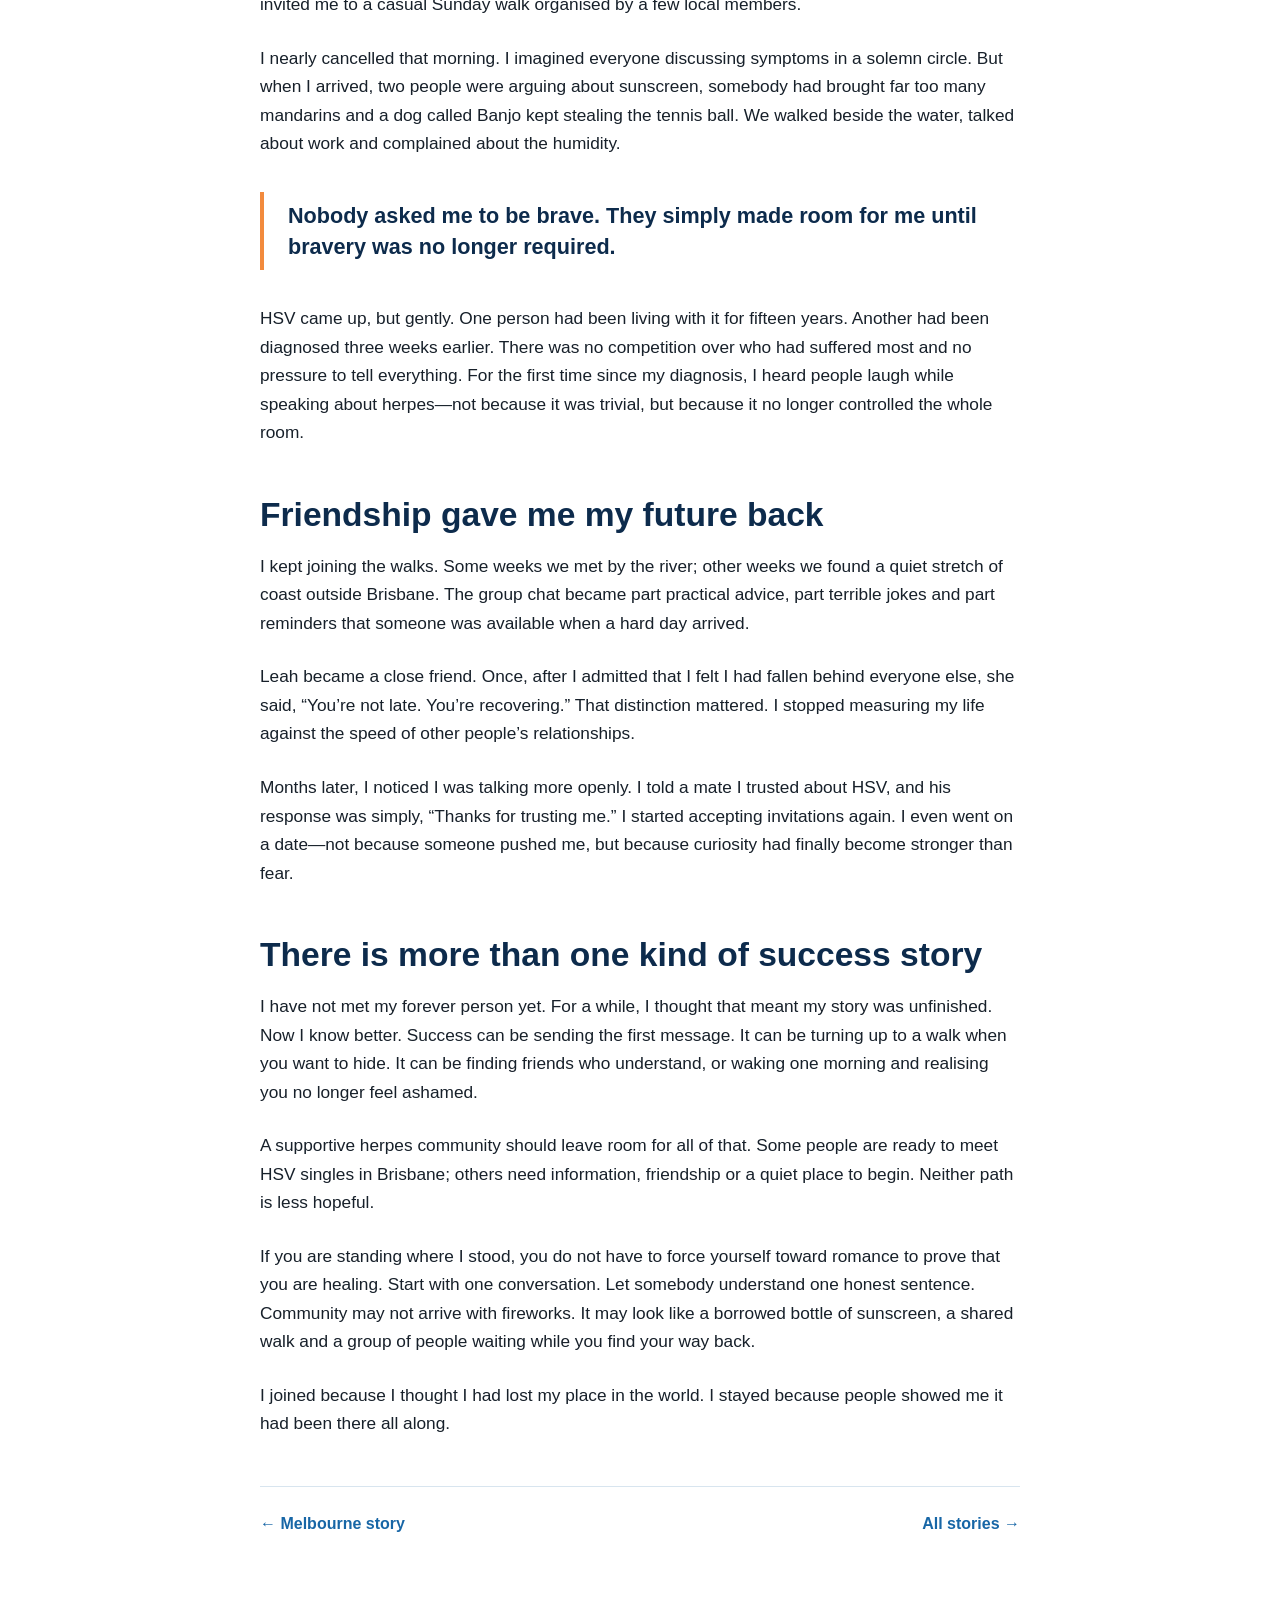
==== commit 80b198d6: "Add files via upload" ====
--- a/index.html
+++ b/index.html
@@ -1,200 +1,14 @@
-<!DOCTYPE html>
-<html lang="en-AU">
-<head>
-  <meta charset="UTF-8">
-  <meta name="viewport" content="width=device-width, initial-scale=1.0">
-  <title>Herpes Dating Australia | Herpes Dating Site for HSV Singles</title>
-  <meta name="description" content="herpesdating.au is a private Herpes Dating Site in Australia where HSV singles meet people living with Herpes in a supportive community.">
-  <meta name="keywords" content="Herpes Dating, Herpes Dating Site, Australia, Meet People living with Herpes, HSV dating, meet HSV singles, Sydney herpes dating">
-  <link rel="canonical" href="https://herpesdating.au/">
-  <link rel="stylesheet" href="styles.css">
-</head>
-<body>
-  <header class="site-header">
-    <nav class="nav" aria-label="Main navigation">
-      <a class="brand" href="/">herpesdating.au</a>
-      <div class="nav-links">
-        <a href="#cities">Local Dating</a>
-        <a href="#stories">Stories</a>
-        <a href="/blog/">Blog</a>
-      </div>
-    </nav>
-  </header>
-
-  <main>
-    <section class="hero">
-      <div class="hero-media" aria-hidden="true"></div>
-      <div class="hero-overlay"></div>
-      <div class="hero-content">
-        <p class="eyebrow">Private HSV dating for real Australian singles</p>
-        <h1>Herpes Dating in Australia, made warmer, safer, and more human.</h1>
-        <p class="hero-copy">
-          At herpesdating.au, we built a Herpes Dating Site for Australia where people can meet HSV singles with confidence.
-          We believe this kind of dating should feel private, positive, and supportive from the first hello.
-        </p>
-        <div class="hero-actions">
-          <a class="btn btn-primary" href="https://www.positivesingles.com/?tid=af100015531_KBK99">Join Free</a>
-          <a class="btn btn-secondary" href="#features">Explore Features</a>
-        </div>
-      </div>
-    </section>
-
-    <section class="intro section-pad">
-      <div class="section-inner split">
-        <div>
-          <p class="eyebrow">No.1 Herpes Dating in Australia</p>
-          <h2>Herpes Dating in Australia with honesty and privacy.</h2>
-        </div>
-        <div class="copy-stack">
-          <p>
-            Dating with HSV is personal. It is also hopeful. Our goal with herpesdating.au is to help Australian singles find
-            a calm way to meet people living with Herpes, build trust, and start conversations without shame.
-          </p>
-          <p>
-            As a Herpes Dating Site focused on Australia, we keep the experience simple: private profiles, local discovery,
-            thoughtful blogs, and 1-on-1 messages for people who want HSV dating with care.
-          </p>
-        </div>
-      </div>
-    </section>
-
-    <section id="features" class="features section-pad">
-      <div class="section-inner">
-        <div class="section-head">
-          <p class="eyebrow">Features</p>
-          <h2>Everything we build is designed for privacy, connection, and confidence.</h2>
-        </div>
-        <div class="feature-grid">
-          <article class="feature-card">
-            <span>01</span>
-            <h3>10+ Privacy Controls</h3>
-            <p>Choose how much you share, who can see you, and when your profile feels ready. Your dating pace should stay in your hands.</p>
-          </article>
-          <article class="feature-card">
-            <span>02</span>
-            <h3>Discover</h3>
-            <p>Meet HSV singles across Australia by city, interest, lifestyle, and dating intent without making the process feel clinical.</p>
-          </article>
-          <article class="feature-card">
-            <span>03</span>
-            <h3>Blogs</h3>
-            <p>Read practical HSV dating guides about stigma, disclosure, self-worth, safe dating, and staying positive while dating.</p>
-          </article>
-          <article class="feature-card">
-            <span>04</span>
-            <h3>1-on-1 Private Messages</h3>
-            <p>Start gentle, private conversations with singles who understand the same reality and want a supportive community.</p>
-          </article>
-        </div>
-      </div>
-    </section>
-
-    <section class="community section-pad">
-      <div class="section-inner media-split">
-        <img src="assets/private-supportive-community.png" alt="A warm group of friends laughing together in a private, supportive community">
-        <div>
-          <p class="eyebrow">Not only dating, also community</p>
-          <h2>We keep herpesdating.au private and supportive.</h2>
-          <p>
-            A good Herpes Dating Site is more than search filters. It gives people space to feel understood. Here, we write for
-            singles who are tired of stigma and ready for honest dating, real friendship, and calm support.
-          </p>
-          <p>
-            Whether you are new to HSV dating or ready to meet people living with Herpes in Australia, we want every part of
-            this community to feel steady, respectful, and human.
-          </p>
-        </div>
-      </div>
-    </section>
-
-    <section class="member-overview section-pad">
-      <div class="section-inner">
-        <img class="community-snapshot community-snapshot-desktop" src="assets/community-real-people-real-stories.png" alt="Our community: Real people. Real stories. Every member has a story, and every connection starts with understanding and respect.">
-      </div>
-    </section>
-
-    <section id="stories" class="stories section-pad">
-      <div class="section-inner">
-        <div class="section-head">
-          <p class="eyebrow">Success stories in Australia</p>
-          <h2>Realistic, warm stories are the heart of this community.</h2>
-        </div>
-        <div class="story-grid">
-          <article class="story-card">
-            <img src="assets/story-sydney.png" alt="Smiling man in a cafe for a Sydney Herpes Dating success story">
-            <h3>Sydney: a first message that felt easy</h3>
-            <p>We often hear from Sydney singles who say the biggest relief is meeting someone who already understands HSV dating.</p>
-          </article>
-          <article class="story-card">
-            <img src="assets/story-melbourne.png" alt="Woman holding coffee by a window for a Melbourne Herpes Dating success story">
-            <h3>Melbourne: confidence after stigma</h3>
-            <p>Dating can restore confidence when the setting is private, positive, and built for honest singles.</p>
-          </article>
-          <article class="story-card">
-            <img src="assets/story-brisbane.png" alt="Friends on a beach at sunset for a Brisbane Herpes Dating success story">
-            <h3>Brisbane: community before pressure</h3>
-            <p>Some people join to date, while others join to talk, read, and feel part of a supportive community in Australia.</p>
-          </article>
-        </div>
-      </div>
-    </section>
-
-    <section id="cities" class="local section-pad">
-      <div class="section-inner">
-        <div class="section-head">
-          <p class="eyebrow">Local HSV dating</p>
-          <h2>Meet HSV singles in major Australian cities.</h2>
-        </div>
-        <div class="city-links">
-          <a href="/sydney-herpes-dating/">Herpes Dating in Sydney</a>
-          <a href="/melbourne-herpes-dating/">Herpes Dating in Melbourne</a>
-          <a href="/brisbane-herpes-dating/">Herpes Dating in Brisbane</a>
-          <a href="/perth-herpes-dating/">Herpes Dating in Perth</a>
-          <a href="/adelaide-herpes-dating/">Herpes Dating in Adelaide</a>
-          <a href="/gold-coast-herpes-dating/">Herpes Dating in Gold Coast</a>
-          <a href="/canberra-herpes-dating/">Herpes Dating in Canberra</a>
-          <a href="/hobart-herpes-dating/">Herpes Dating in Hobart</a>
-        </div>
-      </div>
-    </section>
-
-    <section id="cta" class="cta">
-      <div class="section-inner cta-inner">
-        <p class="eyebrow">Start privately</p>
-        <h2>Join the Herpes Dating Site we built for Australia.</h2>
-        <p>
-          Meet people living with Herpes, explore HSV dating at your own pace, and find singles who value privacy,
-          kindness, and honest connection.
-        </p>
-        <a class="btn btn-primary" href="https://www.positivesingles.com/?tid=af100015531_KBK99">Create Your Profile</a>
-      </div>
-    </section>
-  </main>
-
-  <footer class="footer">
-    <div class="footer-inner">
-      <div>
-        <a class="brand footer-brand" href="/">herpesdating.au</a>
-        <p>A private Herpes Dating Site for Australia, HSV dating, and supportive community.</p>
-      </div>
-      <div>
-        <h2>About Us</h2>
-        <a href="/privacy-policy/">Privacy Policy</a>
-        <a href="/service-agreement/">Service Agreement</a>
-      </div>
-      <div>
-        <h2>Local Herpes Dating</h2>
-        <a href="/sydney-herpes-dating/">Herpes Dating in Sydney</a>
-        <a href="/melbourne-herpes-dating/">Herpes Dating in Melbourne</a>
-        <a href="/brisbane-herpes-dating/">Herpes Dating in Brisbane</a>
-        <a href="/perth-herpes-dating/">Herpes Dating in Perth</a>
-      </div>
-      <div>
-        <h2>Get App</h2>
-        <a href="/app/ios/">iOS App</a>
-        <a href="/app/android/">Android App</a>
-      </div>
-    </div>
-  </footer>
-</body>
-</html>
+<!doctype html><html lang="en-AU"><head><meta charset="utf-8"><meta name="viewport" content="width=device-width,initial-scale=1"><title>Brisbane Herpes Community Story: Friendship Before Dating</title><meta name="description" content="A heartfelt Brisbane herpes community story about finding HSV support, friendship and belonging before feeling ready to date again."><link rel="canonical" href="https://herpesdating.au/stories/brisbane-community-before-pressure/"><link rel="stylesheet" href="../../styles.css"></head><body><header class="site-header"><nav class="nav"><a class="brand" href="../../index.html">herpesdating.au</a><div class="nav-links"><a href="../../index.html#cities">Local Dating</a><a href="../../index.html#stories">Stories</a><a href="../../blog/">Blog</a></div></nav></header><main><section class="article-hero"><div class="article-hero-inner"><p class="eyebrow">Brisbane HSV community story</p><h1>Brisbane: community before pressure</h1><p class="lede">I joined because I was lonely, not because I was ready for romance. A group of people on a Sunday beach walk showed me that belonging could come first.</p></div></section><article class="article-wrap"><p class="article-meta">First-person community story · Brisbane, Australia · 7 minute read</p><img class="article-cover" src="../../assets/story-brisbane.png" alt="Friends on a Brisbane beach at sunset sharing friendship and HSV support"><div class="privacy-note">This story is based on experiences shared within the HSV community. The name and identifying details have been changed to protect privacy.</div><div class="article-body">
+<p>When I was diagnosed with herpes, everyone told me the medical facts. It was common. It was manageable. Life would continue. They were right, but facts did not sit beside me on Friday nights when I stopped answering invitations. Facts did not explain how to feel normal in a room full of people again.</p>
+<p>I’m Josh, from Brisbane. For nearly a year, I avoided dating completely. Friends tried to set me up, and I always found a reason not to go. The idea of attraction had become tangled with disclosure and rejection. I was not ready to be vulnerable with a stranger. What I needed first was to stop feeling like a stranger to myself.</p>
+<h2>I joined for conversation, not a relationship</h2><p>My profile said it plainly: “Not ready to date. Just hoping to talk to people who understand.” I expected silence. Instead, a woman named Leah replied, “That’s where a lot of us start.” She invited me to a casual Sunday walk organised by a few local members.</p>
+<p>I nearly cancelled that morning. I imagined everyone discussing symptoms in a solemn circle. But when I arrived, two people were arguing about sunscreen, somebody had brought far too many mandarins and a dog called Banjo kept stealing the tennis ball. We walked beside the water, talked about work and complained about the humidity.</p>
+<blockquote>Nobody asked me to be brave. They simply made room for me until bravery was no longer required.</blockquote>
+<p>HSV came up, but gently. One person had been living with it for fifteen years. Another had been diagnosed three weeks earlier. There was no competition over who had suffered most and no pressure to tell everything. For the first time since my diagnosis, I heard people laugh while speaking about herpes—not because it was trivial, but because it no longer controlled the whole room.</p>
+<h2>Friendship gave me my future back</h2><p>I kept joining the walks. Some weeks we met by the river; other weeks we found a quiet stretch of coast outside Brisbane. The group chat became part practical advice, part terrible jokes and part reminders that someone was available when a hard day arrived.</p>
+<p>Leah became a close friend. Once, after I admitted that I felt I had fallen behind everyone else, she said, “You’re not late. You’re recovering.” That distinction mattered. I stopped measuring my life against the speed of other people’s relationships.</p>
+<p>Months later, I noticed I was talking more openly. I told a mate I trusted about HSV, and his response was simply, “Thanks for trusting me.” I started accepting invitations again. I even went on a date—not because someone pushed me, but because curiosity had finally become stronger than fear.</p>
+<h2>There is more than one kind of success story</h2><p>I have not met my forever person yet. For a while, I thought that meant my story was unfinished. Now I know better. Success can be sending the first message. It can be turning up to a walk when you want to hide. It can be finding friends who understand, or waking one morning and realising you no longer feel ashamed.</p>
+<p>A supportive herpes community should leave room for all of that. Some people are ready to meet HSV singles in Brisbane; others need information, friendship or a quiet place to begin. Neither path is less hopeful.</p>
+<p>If you are standing where I stood, you do not have to force yourself toward romance to prove that you are healing. Start with one conversation. Let somebody understand one honest sentence. Community may not arrive with fireworks. It may look like a borrowed bottle of sunscreen, a shared walk and a group of people waiting while you find your way back.</p>
+<p>I joined because I thought I had lost my place in the world. I stayed because people showed me it had been there all along.</p></div><nav class="article-nav"><a class="text-link" href="../melbourne-confidence-after-stigma/index.html">← Melbourne story</a><a class="text-link" href="../../index.html#stories">All stories →</a></nav></article></main></body></html>
--- a/styles.css
+++ b/styles.css
@@ -1,754 +1,7 @@
 :root {
-  --blue-900: #0d2b4c;
-  --blue-700: #1766a6;
-  --blue-100: #e9f4ff;
-  --orange-500: #f28a3d;
-  --orange-100: #fff0e4;
-  --ink: #17202a;
-  --muted: #5f6f7f;
-  --line: #d8e5ef;
-  --white: #ffffff;
-  --shadow: 0 18px 45px rgba(13, 43, 76, 0.14);
+  --blue-900:#0d2b4c;--blue-700:#1766a6;--blue-100:#e9f4ff;--orange-500:#f28a3d;--orange-100:#fff0e4;--ink:#17202a;--muted:#5f6f7f;--line:#d8e5ef;--white:#fff;--shadow:0 18px 45px rgba(13,43,76,.14)
 }
-
-* {
-  box-sizing: border-box;
-}
-
-html {
-  scroll-behavior: smooth;
-}
-
-body {
-  margin: 0;
-  font-family: Arial, Helvetica, sans-serif;
-  color: var(--ink);
-  background: var(--white);
-  line-height: 1.65;
-}
-
-a {
-  color: inherit;
-  text-decoration: none;
-}
-
-img {
-  display: block;
-  width: 100%;
-  height: auto;
-}
-
-.site-header {
-  position: sticky;
-  top: 0;
-  z-index: 20;
-  background: rgba(255, 255, 255, 0.95);
-  border-bottom: 1px solid var(--line);
-  backdrop-filter: blur(16px);
-}
-
-.nav {
-  width: min(1180px, calc(100% - 32px));
-  min-height: 72px;
-  margin: 0 auto;
-  display: flex;
-  align-items: center;
-  justify-content: space-between;
-  gap: 20px;
-}
-
-.brand {
-  font-size: 1.35rem;
-  font-weight: 800;
-  color: var(--blue-900);
-  letter-spacing: 0;
-}
-
-.nav-links {
-  display: flex;
-  align-items: center;
-  gap: 24px;
-  color: var(--blue-900);
-  font-weight: 700;
-  font-size: 0.95rem;
-}
-
-.nav-links a:hover,
-.footer a:hover {
-  color: var(--orange-500);
-}
-
-.hero {
-  position: relative;
-  min-height: calc(100vh - 72px);
-  display: grid;
-  align-items: center;
-  overflow: hidden;
-  color: var(--white);
-}
-
-.hero-media {
-  position: absolute;
-  inset: 0;
-  background-image: url("https://images.unsplash.com/photo-1516589178581-6cd7833ae3b2?auto=format&fit=crop&w=1800&q=82");
-  background-size: cover;
-  background-position: center;
-  transform: scale(1.02);
-}
-
-.hero-overlay {
-  position: absolute;
-  inset: 0;
-  background: linear-gradient(90deg, rgba(13, 43, 76, 0.9) 0%, rgba(13, 43, 76, 0.72) 42%, rgba(13, 43, 76, 0.2) 100%);
-}
-
-.hero-content {
-  position: relative;
-  width: min(1180px, calc(100% - 32px));
-  margin: 0 auto;
-  padding: 88px 0 112px;
-  max-width: 760px;
-  justify-self: center;
-}
-
-.eyebrow {
-  margin: 0 0 12px;
-  color: var(--orange-500);
-  font-size: 0.78rem;
-  font-weight: 800;
-  letter-spacing: 0;
-  text-transform: uppercase;
-}
-
-h1,
-h2,
-h3,
-p {
-  margin-top: 0;
-}
-
-h1 {
-  max-width: 820px;
-  margin-bottom: 22px;
-  font-size: clamp(2.45rem, 6vw, 5.4rem);
-  line-height: 1.02;
-  letter-spacing: 0;
-}
-
-h2 {
-  margin-bottom: 18px;
-  color: var(--blue-900);
-  font-size: clamp(1.75rem, 3.2vw, 3rem);
-  line-height: 1.14;
-  letter-spacing: 0;
-}
-
-h3 {
-  margin-bottom: 10px;
-  color: var(--blue-900);
-  font-size: 1.18rem;
-  line-height: 1.25;
-}
-
-.hero-copy {
-  max-width: 690px;
-  margin-bottom: 28px;
-  color: rgba(255, 255, 255, 0.92);
-  font-size: 1.12rem;
-}
-
-.hero-actions,
-.btn {
-  display: inline-flex;
-  align-items: center;
-}
-
-.hero-actions {
-  flex-wrap: wrap;
-  gap: 14px;
-}
-
-.btn {
-  min-height: 48px;
-  justify-content: center;
-  padding: 0 22px;
-  border-radius: 8px;
-  font-weight: 800;
-  transition: transform 0.2s ease, box-shadow 0.2s ease, background 0.2s ease;
-}
-
-.btn:hover {
-  transform: translateY(-2px);
-}
-
-.btn-primary {
-  color: var(--blue-900);
-  background: var(--orange-500);
-  box-shadow: 0 14px 32px rgba(242, 138, 61, 0.28);
-}
-
-.btn-secondary {
-  color: var(--white);
-  border: 1px solid rgba(255, 255, 255, 0.72);
-}
-
-.section-pad {
-  padding: 92px 0;
-}
-
-.section-inner {
-  width: min(1180px, calc(100% - 32px));
-  margin: 0 auto;
-}
-
-.split,
-.media-split {
-  display: grid;
-  grid-template-columns: minmax(0, 0.9fr) minmax(0, 1.1fr);
-  gap: 56px;
-  align-items: center;
-}
-
-.copy-stack p,
-.community p,
-.cta p {
-  color: var(--muted);
-  font-size: 1.04rem;
-}
-
-.features {
-  background: var(--blue-100);
-}
-
-.section-head {
-  max-width: 760px;
-  margin-bottom: 38px;
-}
-
-.feature-grid,
-.story-grid {
-  display: grid;
-  grid-template-columns: repeat(4, minmax(0, 1fr));
-  gap: 18px;
-}
-
-.feature-card,
-.story-card {
-  border: 1px solid var(--line);
-  border-radius: 8px;
-  background: var(--white);
-  box-shadow: var(--shadow);
-}
-
-.feature-card {
-  min-height: 265px;
-  padding: 28px;
-}
-
-.feature-card span {
-  display: block;
-  margin-bottom: 24px;
-  color: var(--orange-500);
-  font-weight: 800;
-}
-
-.feature-card p,
-.story-card p {
-  margin-bottom: 0;
-  color: var(--muted);
-}
-
-.media-split img {
-  aspect-ratio: 4 / 3;
-  object-fit: cover;
-  border-radius: 8px;
-  box-shadow: var(--shadow);
-}
-
-.member-overview {
-  position: relative;
-  overflow: hidden;
-  background:
-    linear-gradient(180deg, rgba(255, 255, 255, 0.96) 0%, rgba(232, 244, 255, 0.98) 12%, rgba(233, 244, 255, 0.98) 88%, rgba(255, 255, 255, 0.96) 100%);
-  padding: 76px 0 82px;
-}
-
-.community-snapshot {
-  width: 100%;
-  max-width: 1320px;
-  margin: 0 auto;
-  border-radius: 12px;
-  box-shadow: 0 24px 62px rgba(13, 43, 76, 0.12);
-}
-
-.member-overview::before,
-.member-overview::after {
-  content: "";
-  position: absolute;
-  width: 110px;
-  height: 110px;
-  border-radius: 50%;
-  background-image: radial-gradient(rgba(23, 102, 166, 0.28) 2px, transparent 2px);
-  background-size: 16px 16px;
-  opacity: 0.55;
-  pointer-events: none;
-}
-
-.member-overview::before {
-  left: 5%;
-  bottom: 16%;
-}
-
-.member-overview::after {
-  right: 5%;
-  top: 20%;
-}
-
-.overview-head {
-  position: relative;
-  z-index: 1;
-  max-width: 900px;
-  margin: 0 auto 28px;
-  text-align: center;
-}
-
-.overview-head h2 {
-  margin-bottom: 10px;
-  color: #061d49;
-  font-size: clamp(3rem, 6vw, 5rem);
-  line-height: 1.02;
-}
-
-.overview-head p:last-child {
-  max-width: 660px;
-  margin: 0 auto;
-  color: #31425e;
-  font-size: 1.12rem;
-  line-height: 1.55;
-}
-
-.member-collage {
-  position: relative;
-  z-index: 1;
-  display: grid;
-  grid-template-columns: repeat(12, minmax(0, 1fr));
-  grid-auto-rows: 100px;
-  gap: 12px;
-  align-items: center;
-  margin-top: 34px;
-}
-
-.member-card {
-  position: relative;
-  overflow: hidden;
-  border: 5px solid var(--white);
-  border-radius: 10px;
-  background: var(--blue-100);
-  box-shadow: 0 22px 48px rgba(13, 43, 76, 0.14);
-}
-
-.member-card img {
-  height: 100%;
-  object-fit: cover;
-}
-
-.member-card-a {
-  grid-column: 1 / span 3;
-  grid-row: 1 / span 3;
-  transform: rotate(-6deg) translateY(12px);
-}
-
-.member-card-b {
-  grid-column: 4 / span 3;
-  grid-row: 1 / span 3;
-  transform: rotate(3deg) translateY(28px);
-}
-
-.member-card-c {
-  grid-column: 7 / span 3;
-  grid-row: 1 / span 3;
-  transform: rotate(-2deg) translateY(10px);
-}
-
-.member-card-d {
-  grid-column: 10 / span 3;
-  grid-row: 1 / span 4;
-  transform: rotate(6deg) translateY(18px);
-}
-
-.member-card-e {
-  grid-column: 3 / span 3;
-  grid-row: 4 / span 3;
-  transform: translateY(-24px);
-}
-
-.member-card-f {
-  grid-column: 6 / span 3;
-  grid-row: 4 / span 3;
-  transform: rotate(2deg) translateY(-24px);
-}
-
-.member-card-g {
-  grid-column: 9 / span 3;
-  grid-row: 4 / span 3;
-  transform: rotate(-2deg) translateY(-24px);
-}
-
-.member-tag {
-  position: absolute;
-  left: 16px;
-  bottom: 16px;
-  min-width: 142px;
-  padding: 11px 36px 11px 14px;
-  border-radius: 8px;
-  background: rgba(255, 255, 255, 0.94);
-  box-shadow: 0 10px 24px rgba(13, 43, 76, 0.12);
-}
-
-.member-tag::after {
-  content: "";
-  position: absolute;
-  top: 15px;
-  right: 12px;
-  width: 9px;
-  height: 9px;
-  border-radius: 50%;
-  background: #6fb47b;
-}
-
-.member-tag strong,
-.member-tag span {
-  display: block;
-  line-height: 1.25;
-}
-
-.member-tag strong {
-  color: #061d49;
-  font-size: 0.92rem;
-}
-
-.member-tag span {
-  margin-top: 3px;
-  color: #46566c;
-  font-size: 0.86rem;
-}
-
-.overview-stats {
-  position: relative;
-  z-index: 1;
-  display: grid;
-  grid-template-columns: repeat(4, minmax(0, 1fr));
-  gap: 0;
-  margin: 48px auto 0;
-  padding: 24px 22px;
-  border: 1px solid rgba(216, 229, 239, 0.74);
-  border-radius: 12px;
-  background: rgba(255, 255, 255, 0.94);
-  box-shadow: 0 20px 55px rgba(13, 43, 76, 0.12);
-}
-
-.overview-stats div {
-  min-height: 118px;
-  display: grid;
-  place-items: center;
-  align-content: center;
-  padding: 12px 24px;
-  text-align: center;
-  border-right: 1px solid var(--line);
-}
-
-.overview-stats div:last-child {
-  border-right: 0;
-}
-
-.overview-stats svg {
-  width: 48px;
-  height: 48px;
-  margin-bottom: 14px;
-  fill: none;
-  stroke: var(--orange-500);
-  stroke-width: 2.4;
-  stroke-linecap: round;
-  stroke-linejoin: round;
-}
-
-.overview-stats span {
-  color: #061d49;
-  font-size: 1.28rem;
-  font-weight: 800;
-  line-height: 1.1;
-}
-
-.overview-stats strong {
-  display: block;
-  margin-top: 10px;
-  color: #40506a;
-  font-size: 0.98rem;
-  font-weight: 500;
-  line-height: 1.35;
-}
-
-.story-grid {
-  grid-template-columns: repeat(3, minmax(0, 1fr));
-}
-
-.story-card {
-  overflow: hidden;
-}
-
-.story-card img {
-  aspect-ratio: 16 / 10;
-  object-fit: cover;
-}
-
-.story-card h3,
-.story-card p {
-  padding-inline: 22px;
-}
-
-.story-card h3 {
-  padding-top: 22px;
-}
-
-.story-card p {
-  padding-bottom: 24px;
-}
-
-.local {
-  background: var(--orange-100);
-}
-
-.city-links {
-  display: grid;
-  grid-template-columns: repeat(4, minmax(0, 1fr));
-  gap: 12px;
-}
-
-.city-links a {
-  min-height: 58px;
-  display: flex;
-  align-items: center;
-  padding: 12px 16px;
-  border: 1px solid rgba(242, 138, 61, 0.32);
-  border-radius: 8px;
-  background: var(--white);
-  color: var(--blue-900);
-  font-weight: 800;
-}
-
-.city-links a:hover {
-  border-color: var(--orange-500);
-}
-
-.cta {
-  padding: 86px 0;
-  color: var(--white);
-  background: linear-gradient(135deg, var(--blue-900), var(--blue-700));
-}
-
-.cta-inner {
-  max-width: 780px;
-  text-align: center;
-}
-
-.cta h2,
-.cta p {
-  color: var(--white);
-}
-
-.cta .btn {
-  margin-top: 14px;
-}
-
-.footer {
-  padding: 54px 0;
-  background: #071b30;
-  color: rgba(255, 255, 255, 0.78);
-}
-
-.footer-inner {
-  width: min(1180px, calc(100% - 32px));
-  margin: 0 auto;
-  display: grid;
-  grid-template-columns: 1.4fr 0.8fr 1fr 0.7fr;
-  gap: 36px;
-}
-
-.footer-brand,
-.footer h2 {
-  color: var(--white);
-}
-
-.footer h2 {
-  margin-bottom: 12px;
-  font-size: 1rem;
-}
-
-.footer a {
-  display: block;
-  margin: 8px 0;
-}
-
-.footer p {
-  max-width: 330px;
-  margin-bottom: 0;
-}
-
-@media (max-width: 980px) {
-  .feature-grid,
-  .city-links,
-  .overview-stats {
-    grid-template-columns: repeat(2, minmax(0, 1fr));
-  }
-
-  .split,
-  .media-split,
-  .footer-inner {
-    grid-template-columns: 1fr;
-  }
-
-  .story-grid {
-    grid-template-columns: 1fr;
-  }
-
-  .member-collage {
-    grid-template-columns: repeat(2, minmax(0, 1fr));
-    grid-auto-rows: auto;
-  }
-
-  .member-overview {
-    padding: 64px 0;
-  }
-
-  .member-card {
-    min-height: 260px;
-    transform: none;
-  }
-
-  .member-card-a,
-  .member-card-b,
-  .member-card-c,
-  .member-card-d,
-  .member-card-e,
-  .member-card-f,
-  .member-card-g {
-    grid-column: auto;
-    grid-row: auto;
-  }
-
-  .overview-stats div:nth-child(2) {
-    border-right: 0;
-  }
-
-  .overview-stats div:nth-child(1),
-  .overview-stats div:nth-child(2) {
-    border-bottom: 1px solid var(--line);
-  }
-}
-
-@media (max-width: 680px) {
-  .nav {
-    min-height: 66px;
-    align-items: flex-start;
-    flex-direction: column;
-    justify-content: center;
-    padding: 12px 0;
-    gap: 8px;
-  }
-
-  .nav-links {
-    width: 100%;
-    justify-content: space-between;
-    gap: 12px;
-    font-size: 0.9rem;
-  }
-
-  .hero {
-    min-height: 740px;
-  }
-
-  .hero-overlay {
-    background: rgba(13, 43, 76, 0.78);
-  }
-
-  .hero-content {
-    padding: 76px 0 88px;
-  }
-
-  h1 {
-    font-size: 2.45rem;
-  }
-
-  .hero-copy {
-    font-size: 1rem;
-  }
-
-  .btn,
-  .hero-actions {
-    width: 100%;
-  }
-
-  .section-pad {
-    padding: 64px 0;
-  }
-
-  .member-overview {
-    padding: 48px 0;
-    background:
-      linear-gradient(180deg, #ffffff 0%, #edf7ff 14%, #eef7ff 86%, #ffffff 100%);
-  }
-
-  .member-overview .section-inner {
-    width: calc(100% - 14px);
-  }
-
-  .community-snapshot-desktop {
-    display: block;
-    width: 100%;
-    border-radius: 8px;
-    box-shadow: 0 14px 30px rgba(13, 43, 76, 0.1);
-  }
-
-  .feature-grid,
-  .city-links,
-  .member-collage,
-  .overview-stats {
-    grid-template-columns: 1fr;
-  }
-
-  .feature-card {
-    min-height: auto;
-  }
-
-  .overview-head {
-    text-align: left;
-  }
-
-  .overview-head h2 {
-    font-size: 2.2rem;
-  }
-
-  .member-card {
-    min-height: 245px;
-  }
-
-  .member-tag {
-    left: 12px;
-    right: 12px;
-    min-width: 0;
-  }
-
-  .overview-stats {
-    padding: 12px;
-  }
-
-  .overview-stats div,
-  .overview-stats div:nth-child(2) {
-    border-right: 0;
-    border-bottom: 1px solid var(--line);
-  }
-
-  .overview-stats div:last-child {
-    border-bottom: 0;
-  }
-}
+*{box-sizing:border-box}html{scroll-behavior:smooth}body{margin:0;font-family:Arial,Helvetica,sans-serif;color:var(--ink);background:var(--white);line-height:1.65}a{color:inherit;text-decoration:none}img{display:block;width:100%;height:auto}.site-header{position:sticky;top:0;z-index:20;background:rgba(255,255,255,.95);border-bottom:1px solid var(--line);backdrop-filter:blur(16px)}.nav{width:min(1180px,calc(100% - 32px));min-height:72px;margin:0 auto;display:flex;align-items:center;justify-content:space-between;gap:20px}.brand{font-size:1.35rem;font-weight:800;color:var(--blue-900)}.nav-links{display:flex;align-items:center;gap:24px;color:var(--blue-900);font-weight:700;font-size:.95rem}.nav-links a:hover,.footer a:hover,.text-link:hover{color:var(--orange-500)}.hero{position:relative;min-height:calc(100vh - 72px);display:grid;align-items:center;overflow:hidden;color:var(--white)}.hero-media{position:absolute;inset:0;background:url('https://images.unsplash.com/photo-1516589178581-6cd7833ae3b2?auto=format&fit=crop&w=1800&q=82') center/cover;transform:scale(1.02)}.hero-overlay{position:absolute;inset:0;background:linear-gradient(90deg,rgba(13,43,76,.9),rgba(13,43,76,.72) 42%,rgba(13,43,76,.2))}.hero-content{position:relative;width:min(1180px,calc(100% - 32px));margin:0 auto;padding:88px 0 112px;max-width:760px;justify-self:center}.eyebrow{margin:0 0 12px;color:var(--orange-500);font-size:.78rem;font-weight:800;text-transform:uppercase}h1,h2,h3,p{margin-top:0}h1{max-width:820px;margin-bottom:22px;font-size:clamp(2.45rem,6vw,5.4rem);line-height:1.02}h2{margin-bottom:18px;color:var(--blue-900);font-size:clamp(1.75rem,3.2vw,3rem);line-height:1.14}h3{margin-bottom:10px;color:var(--blue-900);font-size:1.18rem;line-height:1.25}.hero-copy{max-width:690px;margin-bottom:28px;color:rgba(255,255,255,.92);font-size:1.12rem}.hero-actions,.btn{display:inline-flex;align-items:center}.hero-actions{flex-wrap:wrap;gap:14px}.btn{min-height:48px;justify-content:center;padding:0 22px;border-radius:8px;font-weight:800;transition:.2s}.btn:hover{transform:translateY(-2px)}.btn-primary{color:var(--blue-900);background:var(--orange-500);box-shadow:0 14px 32px rgba(242,138,61,.28)}.btn-secondary{color:var(--white);border:1px solid rgba(255,255,255,.72)}.section-pad{padding:92px 0}.section-inner{width:min(1180px,calc(100% - 32px));margin:0 auto}.split,.media-split{display:grid;grid-template-columns:minmax(0,.9fr) minmax(0,1.1fr);gap:56px;align-items:center}.copy-stack p,.community p,.cta p{color:var(--muted);font-size:1.04rem}.features{background:var(--blue-100)}.section-head{max-width:760px;margin-bottom:38px}.feature-grid,.story-grid{display:grid;grid-template-columns:repeat(4,minmax(0,1fr));gap:18px}.feature-card,.story-card{border:1px solid var(--line);border-radius:8px;background:var(--white);box-shadow:var(--shadow)}.feature-card{min-height:265px;padding:28px}.feature-card span{display:block;margin-bottom:24px;color:var(--orange-500);font-weight:800}.feature-card p,.story-card p{margin-bottom:0;color:var(--muted)}.media-split img{aspect-ratio:4/3;object-fit:cover;border-radius:8px;box-shadow:var(--shadow)}.member-overview{background:linear-gradient(180deg,#fff,#e9f4ff 12%,#e9f4ff 88%,#fff);padding:76px 0 82px}.community-snapshot{max-width:1320px;margin:auto;border-radius:12px;box-shadow:0 24px 62px rgba(13,43,76,.12)}.story-grid{grid-template-columns:repeat(3,minmax(0,1fr))}.story-card{overflow:hidden;transition:transform .2s,box-shadow .2s}.story-card:hover{transform:translateY(-5px);box-shadow:0 24px 55px rgba(13,43,76,.2)}.story-card>a{display:block;height:100%}.story-card img{aspect-ratio:16/10;object-fit:cover}.story-card h3,.story-card p,.story-card .text-link{margin-left:22px;margin-right:22px}.story-card h3{padding-top:22px}.story-card p{padding-bottom:12px}.text-link{display:inline-block;margin-bottom:24px;color:var(--blue-700);font-weight:800}.local{background:var(--orange-100)}.city-links{display:grid;grid-template-columns:repeat(4,minmax(0,1fr));gap:12px}.city-links a{min-height:58px;display:flex;align-items:center;padding:12px 16px;border:1px solid rgba(242,138,61,.32);border-radius:8px;background:var(--white);color:var(--blue-900);font-weight:800}.cta{padding:86px 0;color:var(--white);background:linear-gradient(135deg,var(--blue-900),var(--blue-700))}.cta-inner{max-width:780px;text-align:center}.cta h2,.cta p{color:var(--white)}.footer{padding:54px 0;background:#071b30;color:rgba(255,255,255,.78)}.footer-inner{width:min(1180px,calc(100% - 32px));margin:auto;display:grid;grid-template-columns:1.4fr .8fr 1fr .7fr;gap:36px}.footer-brand,.footer h2{color:#fff}.footer h2{font-size:1rem}.footer a{display:block;margin:8px 0}.footer p{max-width:330px}
+/* Story articles */
+.article-hero{padding:84px 0 62px;background:linear-gradient(135deg,var(--blue-900),var(--blue-700));color:#fff}.article-hero-inner{width:min(900px,calc(100% - 32px));margin:auto}.article-hero h1{font-size:clamp(2.4rem,5vw,4.4rem);max-width:900px}.article-hero .lede{max-width:760px;font-size:1.16rem;color:rgba(255,255,255,.9)}.article-wrap{width:min(760px,calc(100% - 32px));margin:0 auto;padding:72px 0 90px}.article-meta{color:var(--muted);font-size:.9rem}.article-cover{margin:0 0 38px;border-radius:10px;aspect-ratio:16/9;object-fit:cover;box-shadow:var(--shadow)}.article-body p{font-size:1.08rem;margin-bottom:1.45em}.article-body h2{margin-top:1.45em;font-size:clamp(1.55rem,3vw,2.1rem)}.article-body blockquote{margin:34px 0;padding:8px 0 8px 24px;border-left:4px solid var(--orange-500);color:var(--blue-900);font-size:1.35rem;font-weight:700;line-height:1.45}.privacy-note{margin:30px 0;padding:18px 20px;border-radius:8px;background:var(--blue-100);color:var(--muted);font-size:.94rem}.article-nav{display:flex;justify-content:space-between;gap:16px;margin-top:48px;padding-top:24px;border-top:1px solid var(--line)}
+@media(max-width:980px){.feature-grid,.city-links{grid-template-columns:repeat(2,1fr)}.split,.media-split,.footer-inner{grid-template-columns:1fr}.story-grid{grid-template-columns:1fr}}@media(max-width:680px){.nav{min-height:66px;align-items:flex-start;flex-direction:column;justify-content:center;padding:12px 0;gap:8px}.nav-links{width:100%;justify-content:space-between;gap:12px;font-size:.9rem}.hero{min-height:740px}.hero-overlay{background:rgba(13,43,76,.78)}.hero-content{padding:76px 0 88px}h1{font-size:2.45rem}.btn,.hero-actions{width:100%}.section-pad{padding:64px 0}.member-overview{padding:48px 0}.feature-grid,.city-links{grid-template-columns:1fr}.article-hero{padding:58px 0 48px}.article-wrap{padding:48px 0 64px}.article-nav{flex-direction:column}}
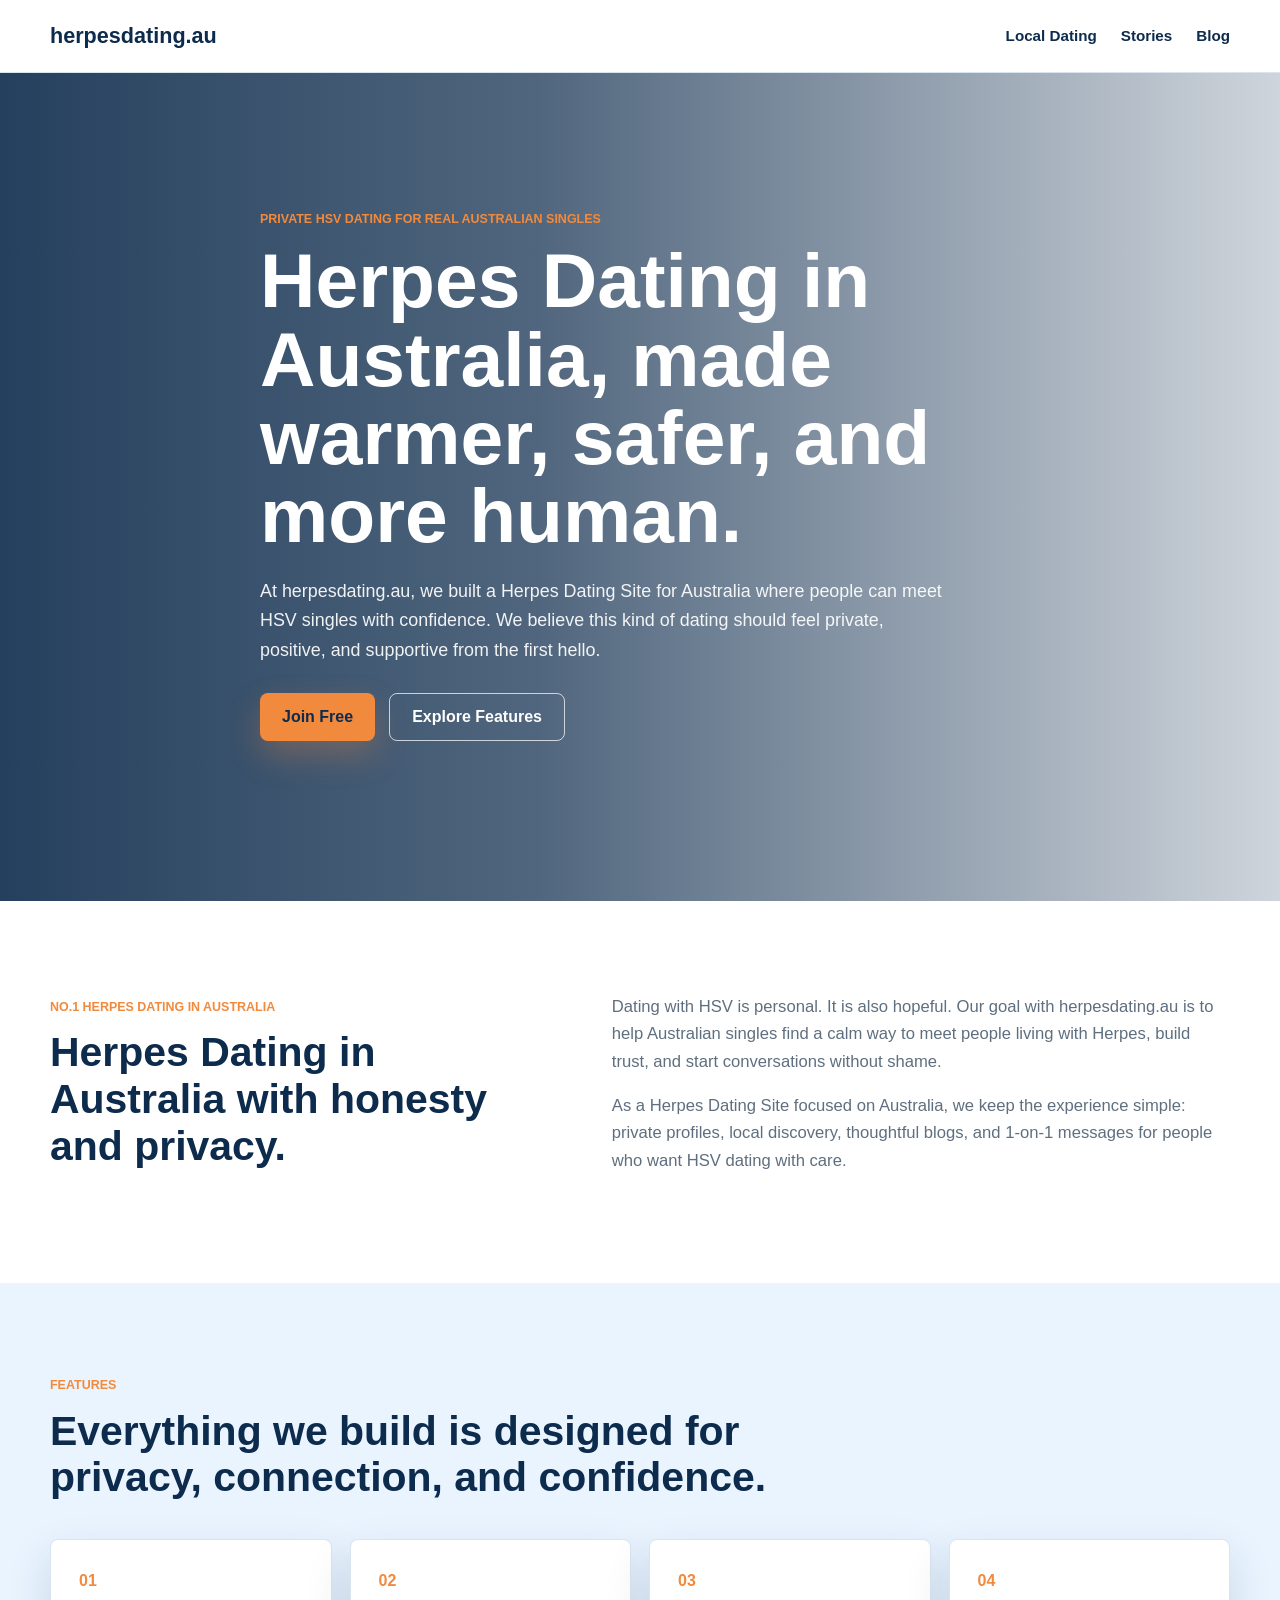
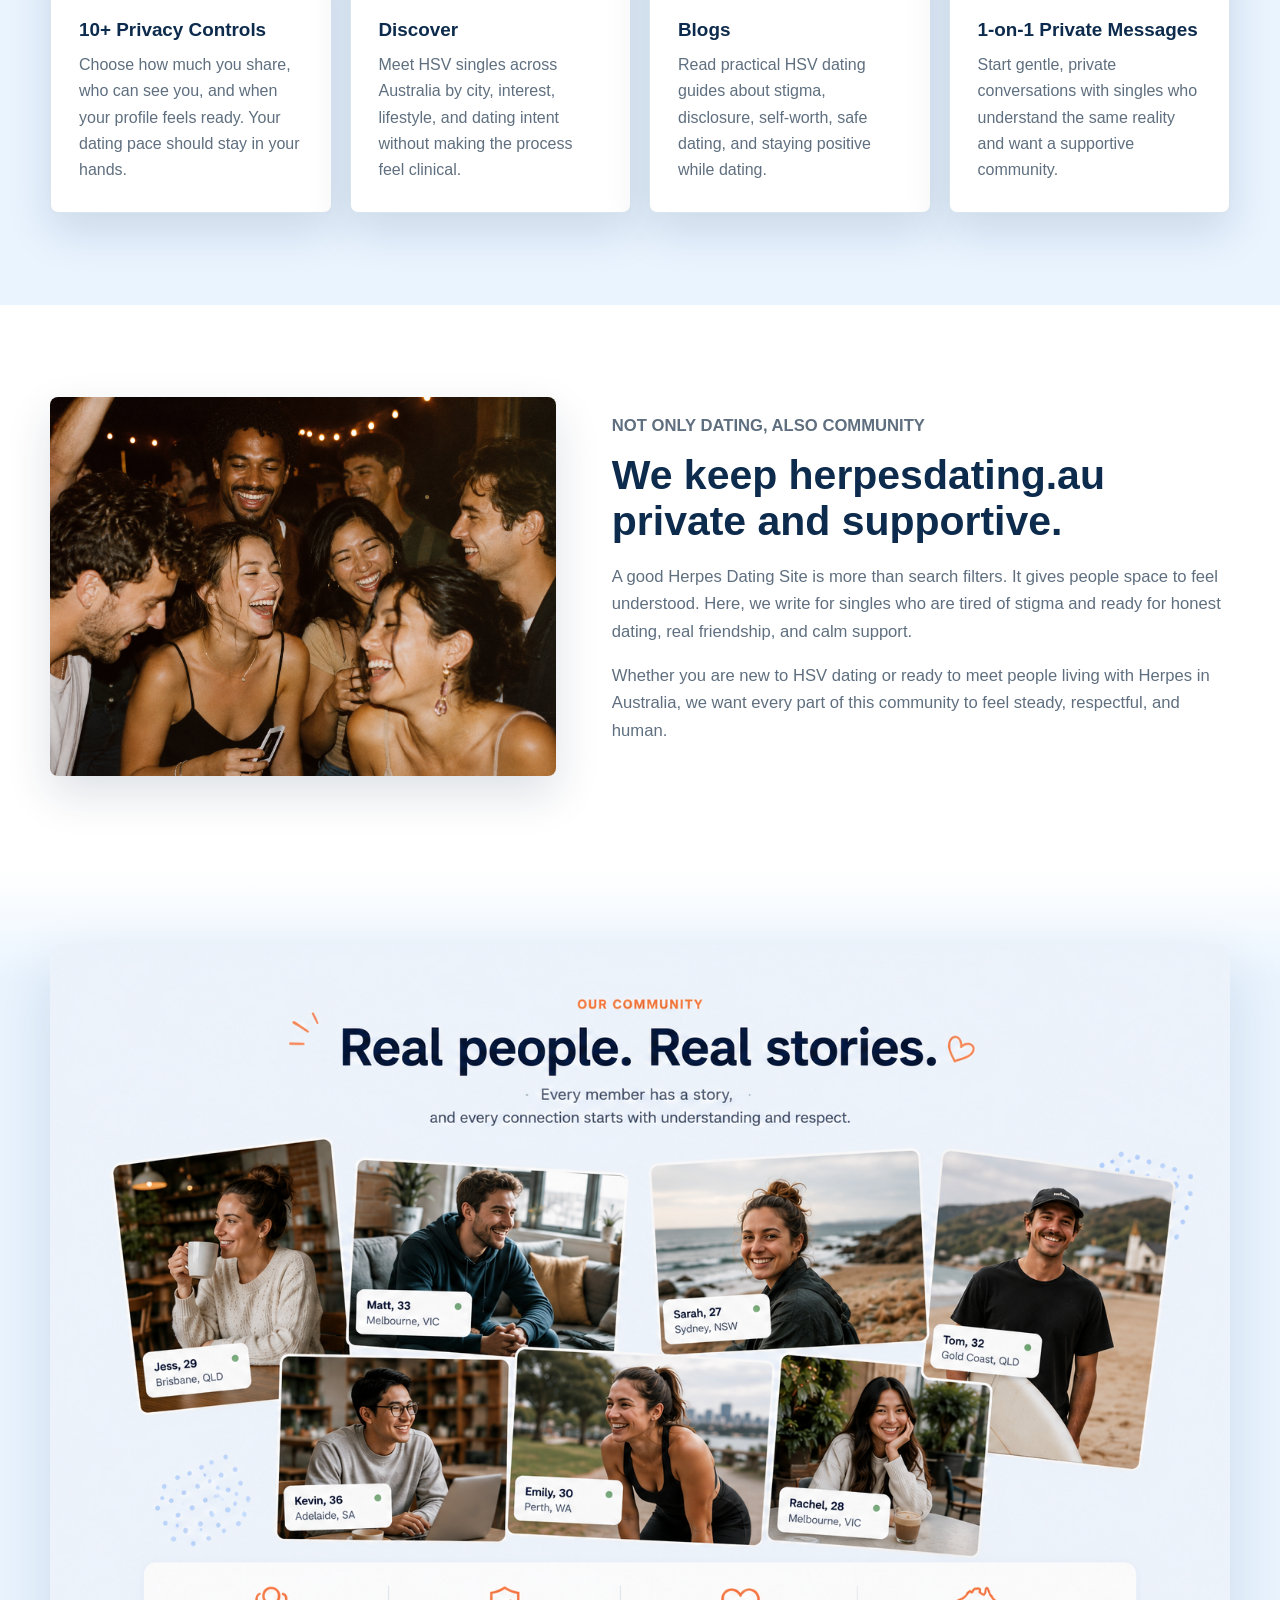
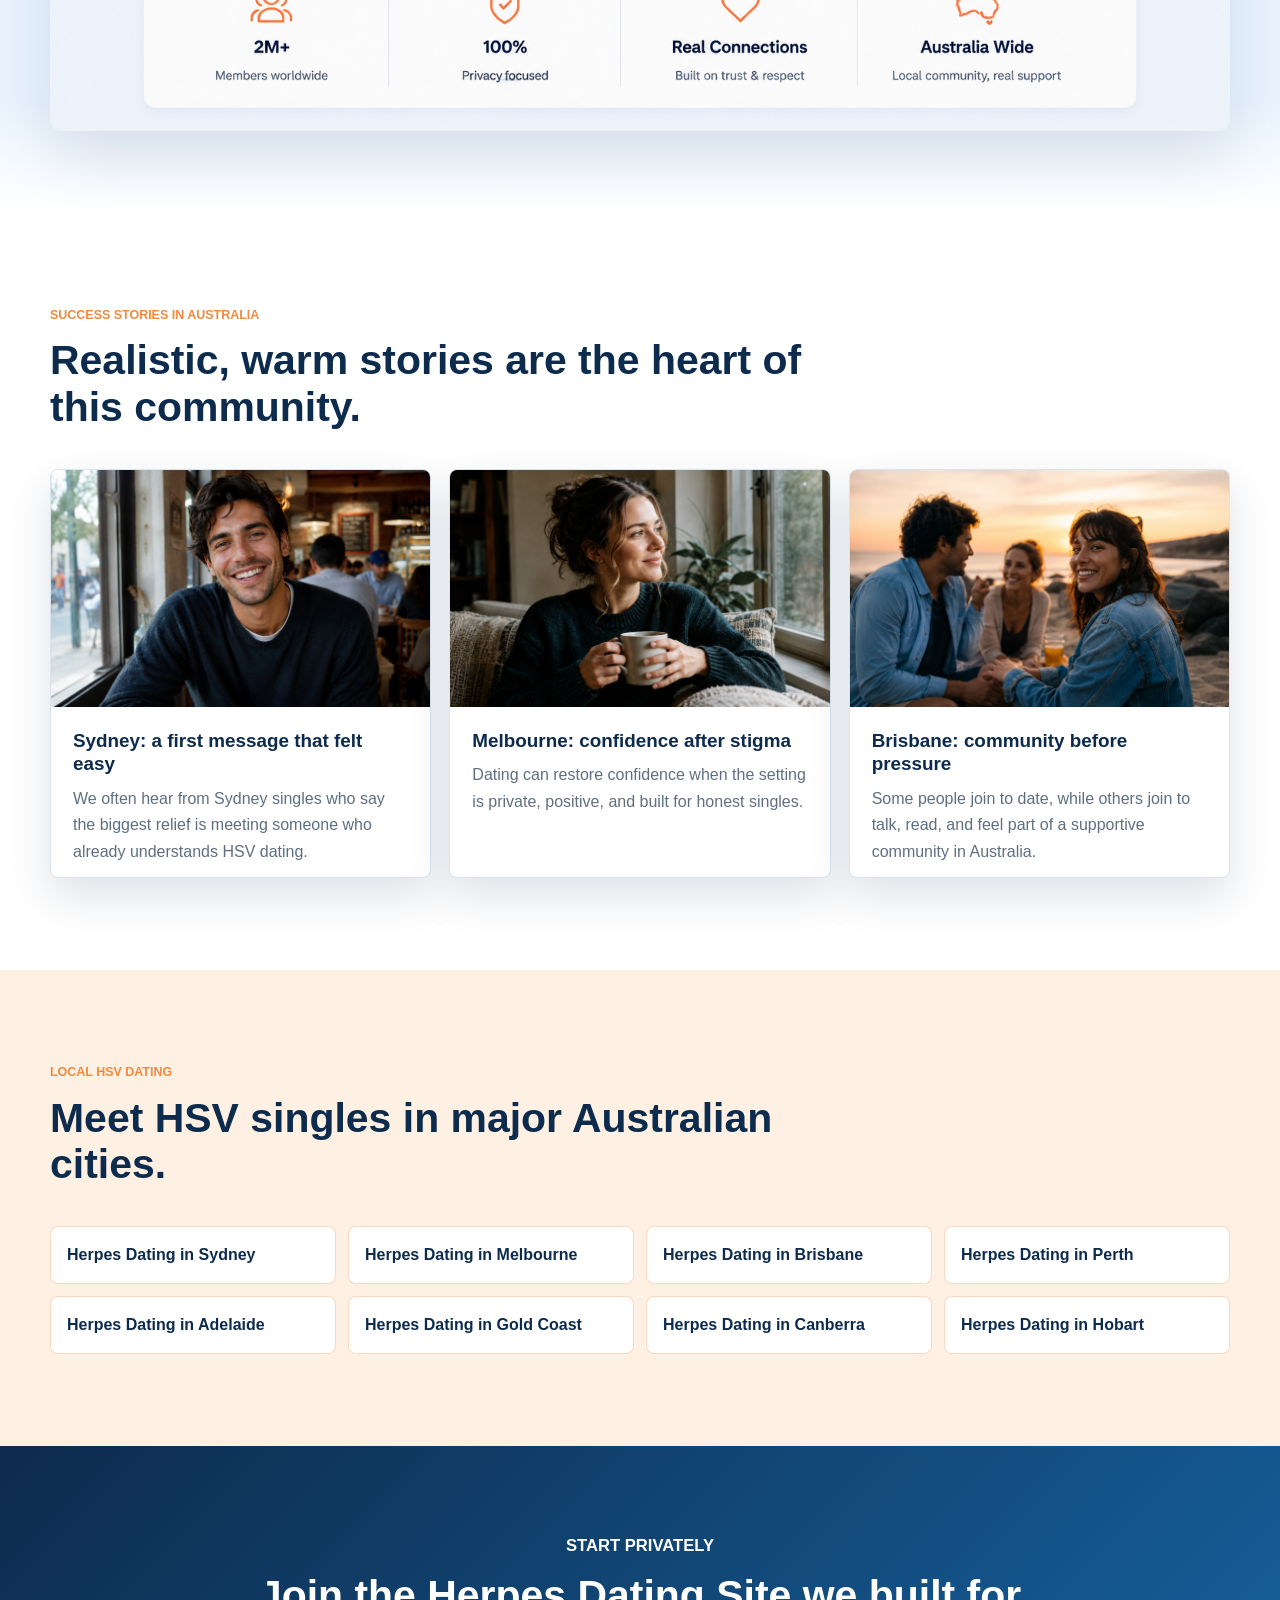
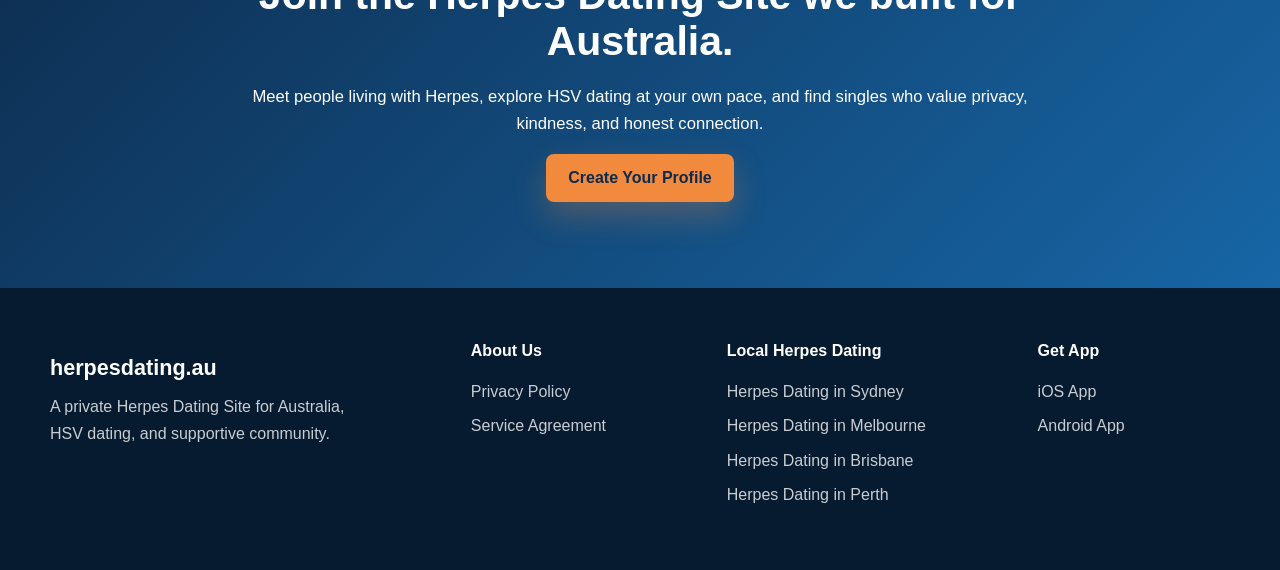
==== commit dd07abb4: "Restore original homepage.html" ====
--- a/index.html
+++ b/index.html
@@ -1,14 +1,200 @@
-<!doctype html><html lang="en-AU"><head><meta charset="utf-8"><meta name="viewport" content="width=device-width,initial-scale=1"><title>Brisbane Herpes Community Story: Friendship Before Dating</title><meta name="description" content="A heartfelt Brisbane herpes community story about finding HSV support, friendship and belonging before feeling ready to date again."><link rel="canonical" href="https://herpesdating.au/stories/brisbane-community-before-pressure/"><link rel="stylesheet" href="../../styles.css"></head><body><header class="site-header"><nav class="nav"><a class="brand" href="../../index.html">herpesdating.au</a><div class="nav-links"><a href="../../index.html#cities">Local Dating</a><a href="../../index.html#stories">Stories</a><a href="../../blog/">Blog</a></div></nav></header><main><section class="article-hero"><div class="article-hero-inner"><p class="eyebrow">Brisbane HSV community story</p><h1>Brisbane: community before pressure</h1><p class="lede">I joined because I was lonely, not because I was ready for romance. A group of people on a Sunday beach walk showed me that belonging could come first.</p></div></section><article class="article-wrap"><p class="article-meta">First-person community story · Brisbane, Australia · 7 minute read</p><img class="article-cover" src="../../assets/story-brisbane.png" alt="Friends on a Brisbane beach at sunset sharing friendship and HSV support"><div class="privacy-note">This story is based on experiences shared within the HSV community. The name and identifying details have been changed to protect privacy.</div><div class="article-body">
-<p>When I was diagnosed with herpes, everyone told me the medical facts. It was common. It was manageable. Life would continue. They were right, but facts did not sit beside me on Friday nights when I stopped answering invitations. Facts did not explain how to feel normal in a room full of people again.</p>
-<p>I’m Josh, from Brisbane. For nearly a year, I avoided dating completely. Friends tried to set me up, and I always found a reason not to go. The idea of attraction had become tangled with disclosure and rejection. I was not ready to be vulnerable with a stranger. What I needed first was to stop feeling like a stranger to myself.</p>
-<h2>I joined for conversation, not a relationship</h2><p>My profile said it plainly: “Not ready to date. Just hoping to talk to people who understand.” I expected silence. Instead, a woman named Leah replied, “That’s where a lot of us start.” She invited me to a casual Sunday walk organised by a few local members.</p>
-<p>I nearly cancelled that morning. I imagined everyone discussing symptoms in a solemn circle. But when I arrived, two people were arguing about sunscreen, somebody had brought far too many mandarins and a dog called Banjo kept stealing the tennis ball. We walked beside the water, talked about work and complained about the humidity.</p>
-<blockquote>Nobody asked me to be brave. They simply made room for me until bravery was no longer required.</blockquote>
-<p>HSV came up, but gently. One person had been living with it for fifteen years. Another had been diagnosed three weeks earlier. There was no competition over who had suffered most and no pressure to tell everything. For the first time since my diagnosis, I heard people laugh while speaking about herpes—not because it was trivial, but because it no longer controlled the whole room.</p>
-<h2>Friendship gave me my future back</h2><p>I kept joining the walks. Some weeks we met by the river; other weeks we found a quiet stretch of coast outside Brisbane. The group chat became part practical advice, part terrible jokes and part reminders that someone was available when a hard day arrived.</p>
-<p>Leah became a close friend. Once, after I admitted that I felt I had fallen behind everyone else, she said, “You’re not late. You’re recovering.” That distinction mattered. I stopped measuring my life against the speed of other people’s relationships.</p>
-<p>Months later, I noticed I was talking more openly. I told a mate I trusted about HSV, and his response was simply, “Thanks for trusting me.” I started accepting invitations again. I even went on a date—not because someone pushed me, but because curiosity had finally become stronger than fear.</p>
-<h2>There is more than one kind of success story</h2><p>I have not met my forever person yet. For a while, I thought that meant my story was unfinished. Now I know better. Success can be sending the first message. It can be turning up to a walk when you want to hide. It can be finding friends who understand, or waking one morning and realising you no longer feel ashamed.</p>
-<p>A supportive herpes community should leave room for all of that. Some people are ready to meet HSV singles in Brisbane; others need information, friendship or a quiet place to begin. Neither path is less hopeful.</p>
-<p>If you are standing where I stood, you do not have to force yourself toward romance to prove that you are healing. Start with one conversation. Let somebody understand one honest sentence. Community may not arrive with fireworks. It may look like a borrowed bottle of sunscreen, a shared walk and a group of people waiting while you find your way back.</p>
-<p>I joined because I thought I had lost my place in the world. I stayed because people showed me it had been there all along.</p></div><nav class="article-nav"><a class="text-link" href="../melbourne-confidence-after-stigma/index.html">← Melbourne story</a><a class="text-link" href="../../index.html#stories">All stories →</a></nav></article></main></body></html>
+<!DOCTYPE html>
+<html lang="en-AU">
+<head>
+  <meta charset="UTF-8">
+  <meta name="viewport" content="width=device-width, initial-scale=1.0">
+  <title>Herpes Dating Australia | Herpes Dating Site for HSV Singles</title>
+  <meta name="description" content="herpesdating.au is a private Herpes Dating Site in Australia where HSV singles meet people living with Herpes in a supportive community.">
+  <meta name="keywords" content="Herpes Dating, Herpes Dating Site, Australia, Meet People living with Herpes, HSV dating, meet HSV singles, Sydney herpes dating">
+  <link rel="canonical" href="https://herpesdating.au/">
+  <link rel="stylesheet" href="styles.css">
+</head>
+<body>
+  <header class="site-header">
+    <nav class="nav" aria-label="Main navigation">
+      <a class="brand" href="/">herpesdating.au</a>
+      <div class="nav-links">
+        <a href="#cities">Local Dating</a>
+        <a href="#stories">Stories</a>
+        <a href="/blog/">Blog</a>
+      </div>
+    </nav>
+  </header>
+
+  <main>
+    <section class="hero">
+      <div class="hero-media" aria-hidden="true"></div>
+      <div class="hero-overlay"></div>
+      <div class="hero-content">
+        <p class="eyebrow">Private HSV dating for real Australian singles</p>
+        <h1>Herpes Dating in Australia, made warmer, safer, and more human.</h1>
+        <p class="hero-copy">
+          At herpesdating.au, we built a Herpes Dating Site for Australia where people can meet HSV singles with confidence.
+          We believe this kind of dating should feel private, positive, and supportive from the first hello.
+        </p>
+        <div class="hero-actions">
+          <a class="btn btn-primary" href="https://www.positivesingles.com/?tid=af100015531_KBK99">Join Free</a>
+          <a class="btn btn-secondary" href="#features">Explore Features</a>
+        </div>
+      </div>
+    </section>
+
+    <section class="intro section-pad">
+      <div class="section-inner split">
+        <div>
+          <p class="eyebrow">No.1 Herpes Dating in Australia</p>
+          <h2>Herpes Dating in Australia with honesty and privacy.</h2>
+        </div>
+        <div class="copy-stack">
+          <p>
+            Dating with HSV is personal. It is also hopeful. Our goal with herpesdating.au is to help Australian singles find
+            a calm way to meet people living with Herpes, build trust, and start conversations without shame.
+          </p>
+          <p>
+            As a Herpes Dating Site focused on Australia, we keep the experience simple: private profiles, local discovery,
+            thoughtful blogs, and 1-on-1 messages for people who want HSV dating with care.
+          </p>
+        </div>
+      </div>
+    </section>
+
+    <section id="features" class="features section-pad">
+      <div class="section-inner">
+        <div class="section-head">
+          <p class="eyebrow">Features</p>
+          <h2>Everything we build is designed for privacy, connection, and confidence.</h2>
+        </div>
+        <div class="feature-grid">
+          <article class="feature-card">
+            <span>01</span>
+            <h3>10+ Privacy Controls</h3>
+            <p>Choose how much you share, who can see you, and when your profile feels ready. Your dating pace should stay in your hands.</p>
+          </article>
+          <article class="feature-card">
+            <span>02</span>
+            <h3>Discover</h3>
+            <p>Meet HSV singles across Australia by city, interest, lifestyle, and dating intent without making the process feel clinical.</p>
+          </article>
+          <article class="feature-card">
+            <span>03</span>
+            <h3>Blogs</h3>
+            <p>Read practical HSV dating guides about stigma, disclosure, self-worth, safe dating, and staying positive while dating.</p>
+          </article>
+          <article class="feature-card">
+            <span>04</span>
+            <h3>1-on-1 Private Messages</h3>
+            <p>Start gentle, private conversations with singles who understand the same reality and want a supportive community.</p>
+          </article>
+        </div>
+      </div>
+    </section>
+
+    <section class="community section-pad">
+      <div class="section-inner media-split">
+        <img src="assets/private-supportive-community.png" alt="A warm group of friends laughing together in a private, supportive community">
+        <div>
+          <p class="eyebrow">Not only dating, also community</p>
+          <h2>We keep herpesdating.au private and supportive.</h2>
+          <p>
+            A good Herpes Dating Site is more than search filters. It gives people space to feel understood. Here, we write for
+            singles who are tired of stigma and ready for honest dating, real friendship, and calm support.
+          </p>
+          <p>
+            Whether you are new to HSV dating or ready to meet people living with Herpes in Australia, we want every part of
+            this community to feel steady, respectful, and human.
+          </p>
+        </div>
+      </div>
+    </section>
+
+    <section class="member-overview section-pad">
+      <div class="section-inner">
+        <img class="community-snapshot community-snapshot-desktop" src="assets/community-real-people-real-stories.png" alt="Our community: Real people. Real stories. Every member has a story, and every connection starts with understanding and respect.">
+      </div>
+    </section>
+
+    <section id="stories" class="stories section-pad">
+      <div class="section-inner">
+        <div class="section-head">
+          <p class="eyebrow">Success stories in Australia</p>
+          <h2>Realistic, warm stories are the heart of this community.</h2>
+        </div>
+        <div class="story-grid">
+          <article class="story-card">
+            <img src="assets/story-sydney.png" alt="Smiling man in a cafe for a Sydney Herpes Dating success story">
+            <h3>Sydney: a first message that felt easy</h3>
+            <p>We often hear from Sydney singles who say the biggest relief is meeting someone who already understands HSV dating.</p>
+          </article>
+          <article class="story-card">
+            <img src="assets/story-melbourne.png" alt="Woman holding coffee by a window for a Melbourne Herpes Dating success story">
+            <h3>Melbourne: confidence after stigma</h3>
+            <p>Dating can restore confidence when the setting is private, positive, and built for honest singles.</p>
+          </article>
+          <article class="story-card">
+            <img src="assets/story-brisbane.png" alt="Friends on a beach at sunset for a Brisbane Herpes Dating success story">
+            <h3>Brisbane: community before pressure</h3>
+            <p>Some people join to date, while others join to talk, read, and feel part of a supportive community in Australia.</p>
+          </article>
+        </div>
+      </div>
+    </section>
+
+    <section id="cities" class="local section-pad">
+      <div class="section-inner">
+        <div class="section-head">
+          <p class="eyebrow">Local HSV dating</p>
+          <h2>Meet HSV singles in major Australian cities.</h2>
+        </div>
+        <div class="city-links">
+          <a href="/sydney-herpes-dating/">Herpes Dating in Sydney</a>
+          <a href="/melbourne-herpes-dating/">Herpes Dating in Melbourne</a>
+          <a href="/brisbane-herpes-dating/">Herpes Dating in Brisbane</a>
+          <a href="/perth-herpes-dating/">Herpes Dating in Perth</a>
+          <a href="/adelaide-herpes-dating/">Herpes Dating in Adelaide</a>
+          <a href="/gold-coast-herpes-dating/">Herpes Dating in Gold Coast</a>
+          <a href="/canberra-herpes-dating/">Herpes Dating in Canberra</a>
+          <a href="/hobart-herpes-dating/">Herpes Dating in Hobart</a>
+        </div>
+      </div>
+    </section>
+
+    <section id="cta" class="cta">
+      <div class="section-inner cta-inner">
+        <p class="eyebrow">Start privately</p>
+        <h2>Join the Herpes Dating Site we built for Australia.</h2>
+        <p>
+          Meet people living with Herpes, explore HSV dating at your own pace, and find singles who value privacy,
+          kindness, and honest connection.
+        </p>
+        <a class="btn btn-primary" href="https://www.positivesingles.com/?tid=af100015531_KBK99">Create Your Profile</a>
+      </div>
+    </section>
+  </main>
+
+  <footer class="footer">
+    <div class="footer-inner">
+      <div>
+        <a class="brand footer-brand" href="/">herpesdating.au</a>
+        <p>A private Herpes Dating Site for Australia, HSV dating, and supportive community.</p>
+      </div>
+      <div>
+        <h2>About Us</h2>
+        <a href="/privacy-policy/">Privacy Policy</a>
+        <a href="/service-agreement/">Service Agreement</a>
+      </div>
+      <div>
+        <h2>Local Herpes Dating</h2>
+        <a href="/sydney-herpes-dating/">Herpes Dating in Sydney</a>
+        <a href="/melbourne-herpes-dating/">Herpes Dating in Melbourne</a>
+        <a href="/brisbane-herpes-dating/">Herpes Dating in Brisbane</a>
+        <a href="/perth-herpes-dating/">Herpes Dating in Perth</a>
+      </div>
+      <div>
+        <h2>Get App</h2>
+        <a href="/app/ios/">iOS App</a>
+        <a href="/app/android/">Android App</a>
+      </div>
+    </div>
+  </footer>
+</body>
+</html>
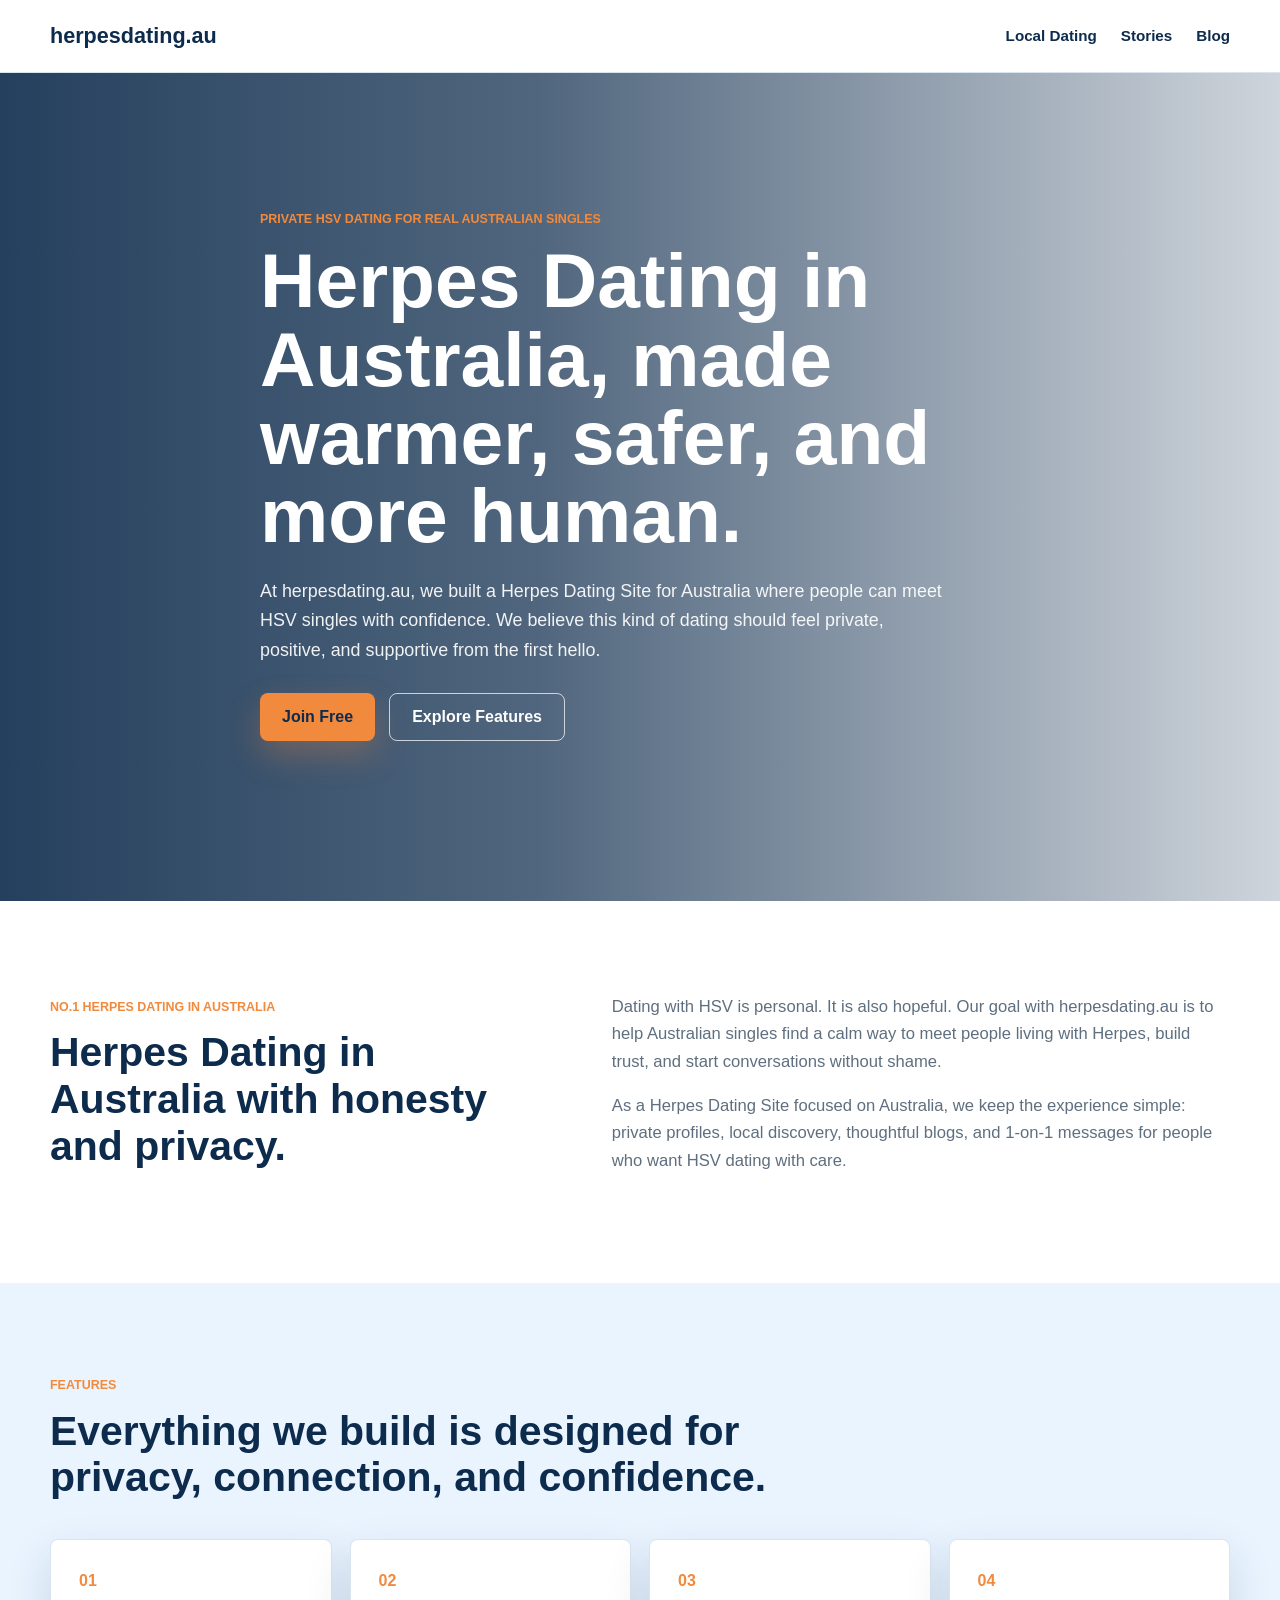
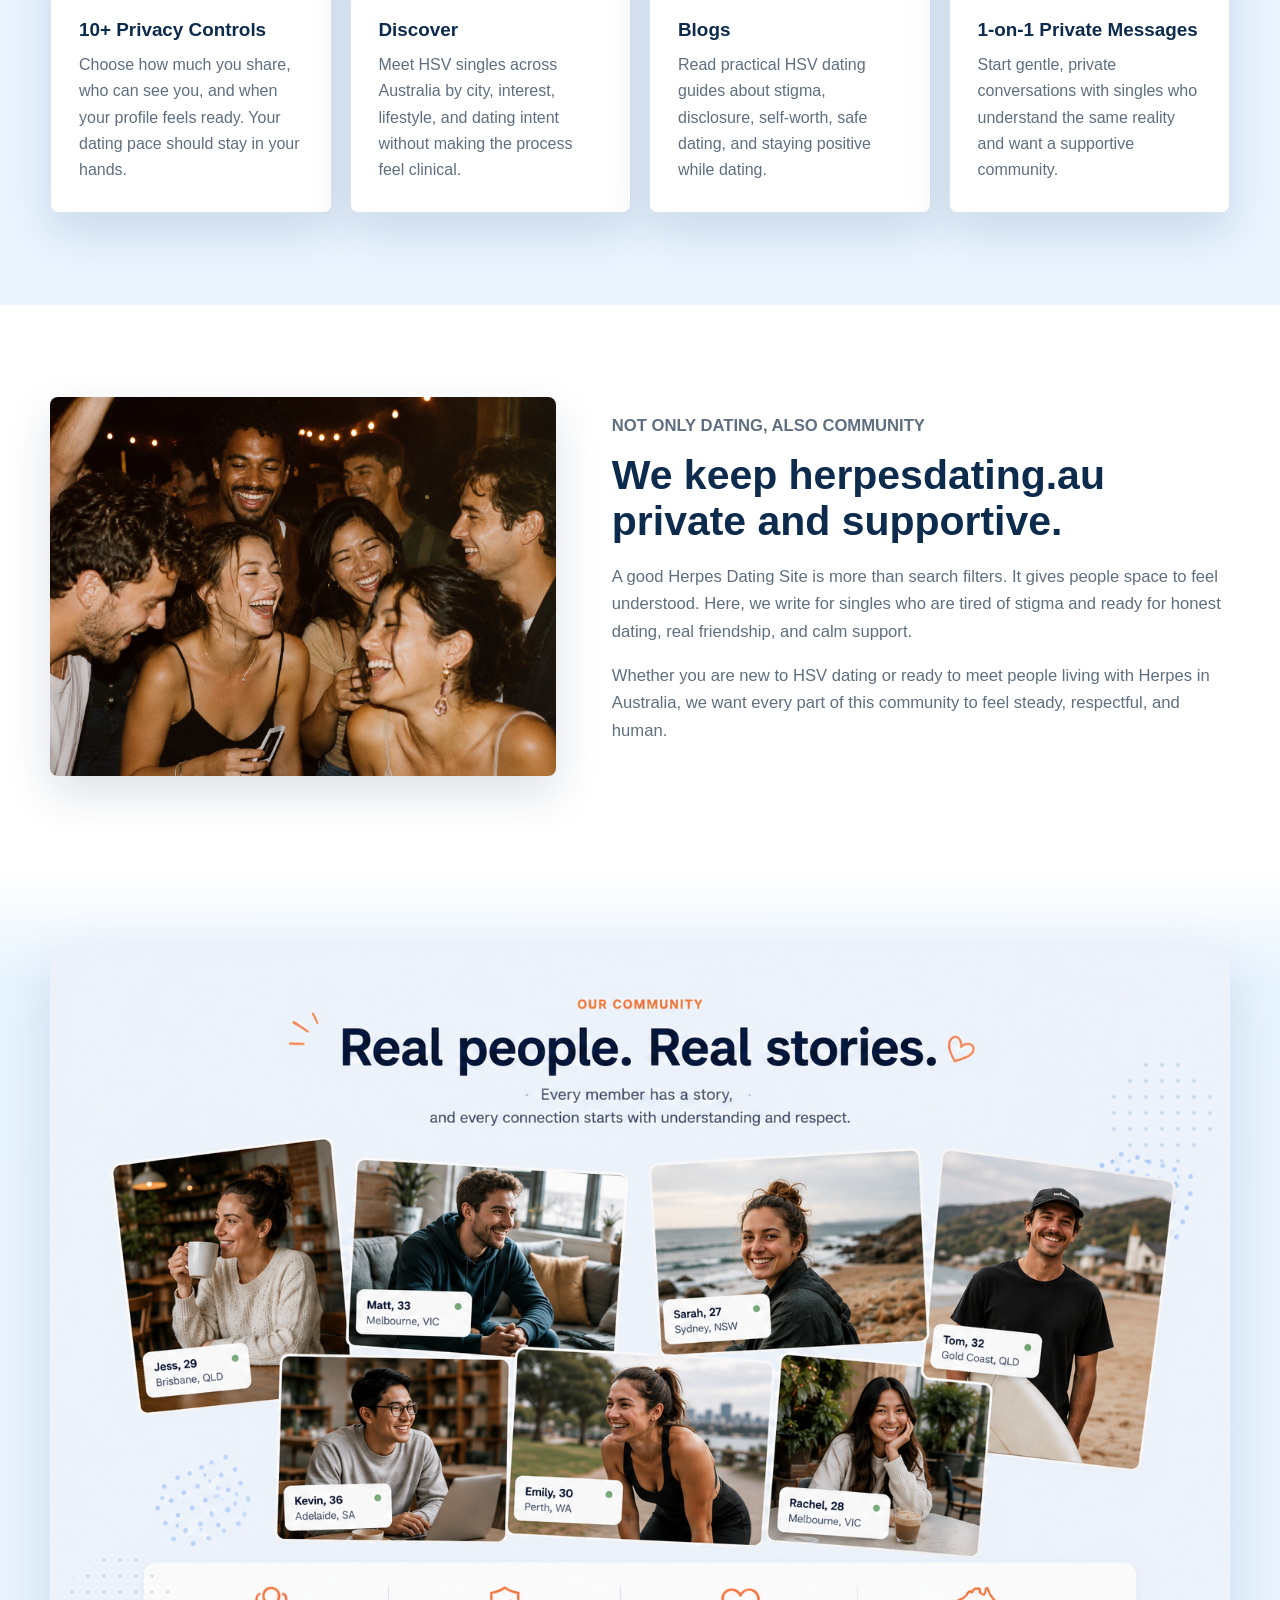
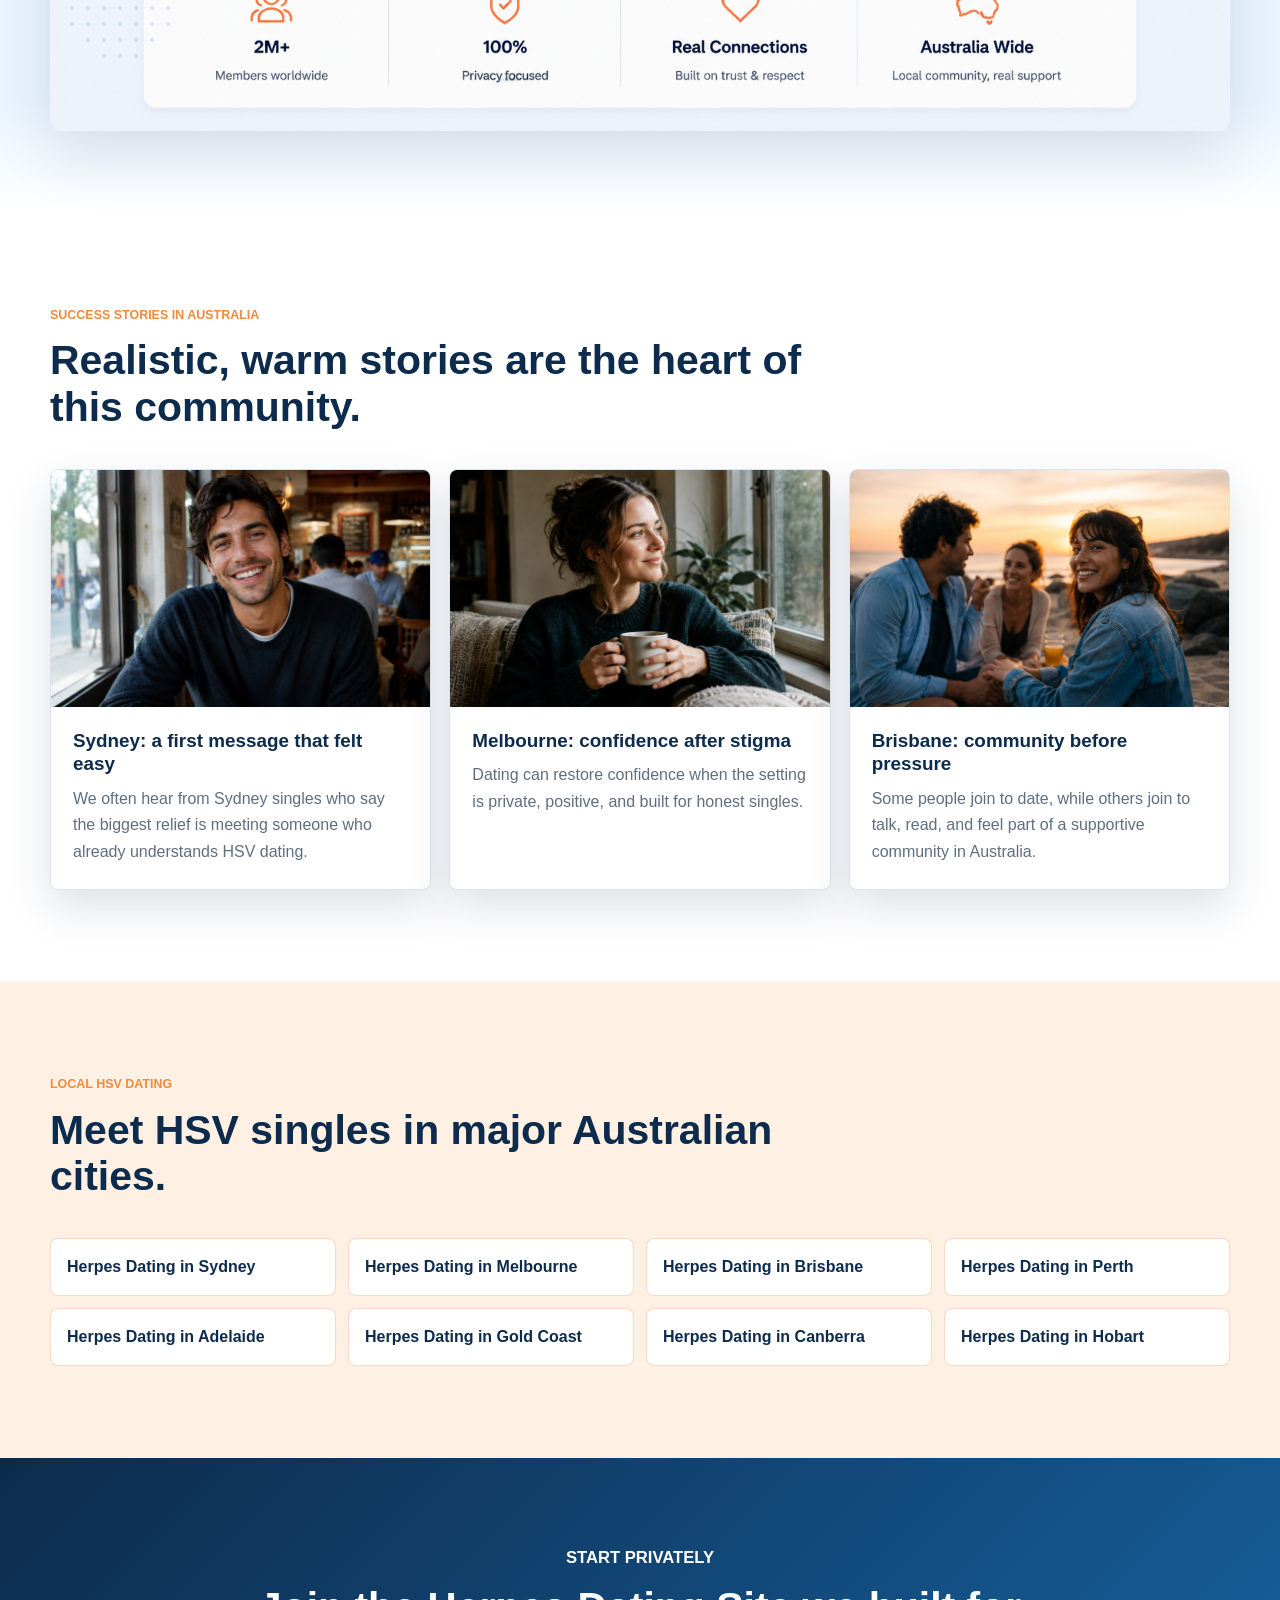
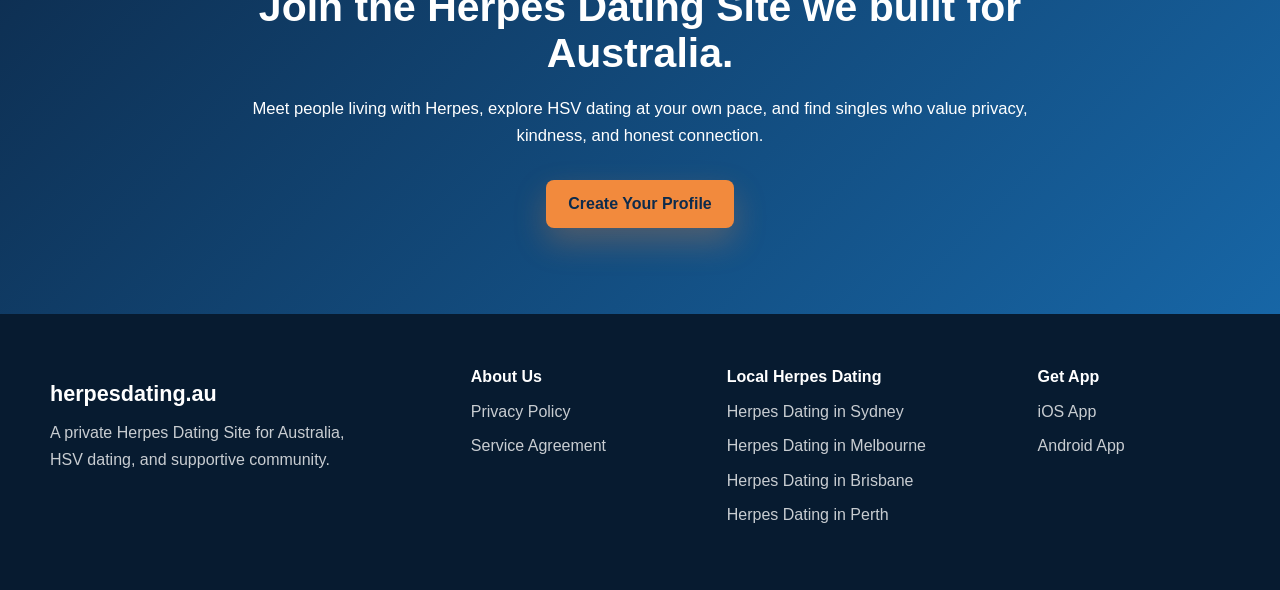
==== commit 5ae1252a: "Add story pages and card links" ====
--- a/index.html
+++ b/index.html
@@ -121,19 +121,25 @@
         </div>
         <div class="story-grid">
           <article class="story-card">
-            <img src="assets/story-sydney.png" alt="Smiling man in a cafe for a Sydney Herpes Dating success story">
-            <h3>Sydney: a first message that felt easy</h3>
-            <p>We often hear from Sydney singles who say the biggest relief is meeting someone who already understands HSV dating.</p>
+            <a class="story-card-link" href="/stories/sydney/">
+              <img src="assets/story-sydney.png" alt="Smiling man in a cafe for a Sydney Herpes Dating success story">
+              <h3>Sydney: a first message that felt easy</h3>
+              <p>We often hear from Sydney singles who say the biggest relief is meeting someone who already understands HSV dating.</p>
+            </a>
           </article>
           <article class="story-card">
-            <img src="assets/story-melbourne.png" alt="Woman holding coffee by a window for a Melbourne Herpes Dating success story">
-            <h3>Melbourne: confidence after stigma</h3>
-            <p>Dating can restore confidence when the setting is private, positive, and built for honest singles.</p>
+            <a class="story-card-link" href="/stories/melbourne/">
+              <img src="assets/story-melbourne.png" alt="Woman holding coffee by a window for a Melbourne Herpes Dating success story">
+              <h3>Melbourne: confidence after stigma</h3>
+              <p>Dating can restore confidence when the setting is private, positive, and built for honest singles.</p>
+            </a>
           </article>
           <article class="story-card">
-            <img src="assets/story-brisbane.png" alt="Friends on a beach at sunset for a Brisbane Herpes Dating success story">
-            <h3>Brisbane: community before pressure</h3>
-            <p>Some people join to date, while others join to talk, read, and feel part of a supportive community in Australia.</p>
+            <a class="story-card-link" href="/stories/brisbane/">
+              <img src="assets/story-brisbane.png" alt="Friends on a beach at sunset for a Brisbane Herpes Dating success story">
+              <h3>Brisbane: community before pressure</h3>
+              <p>Some people join to date, while others join to talk, read, and feel part of a supportive community in Australia.</p>
+            </a>
           </article>
         </div>
       </div>
--- a/styles.css
+++ b/styles.css
@@ -1,7 +1,773 @@
 :root {
-  --blue-900:#0d2b4c;--blue-700:#1766a6;--blue-100:#e9f4ff;--orange-500:#f28a3d;--orange-100:#fff0e4;--ink:#17202a;--muted:#5f6f7f;--line:#d8e5ef;--white:#fff;--shadow:0 18px 45px rgba(13,43,76,.14)
-}
-*{box-sizing:border-box}html{scroll-behavior:smooth}body{margin:0;font-family:Arial,Helvetica,sans-serif;color:var(--ink);background:var(--white);line-height:1.65}a{color:inherit;text-decoration:none}img{display:block;width:100%;height:auto}.site-header{position:sticky;top:0;z-index:20;background:rgba(255,255,255,.95);border-bottom:1px solid var(--line);backdrop-filter:blur(16px)}.nav{width:min(1180px,calc(100% - 32px));min-height:72px;margin:0 auto;display:flex;align-items:center;justify-content:space-between;gap:20px}.brand{font-size:1.35rem;font-weight:800;color:var(--blue-900)}.nav-links{display:flex;align-items:center;gap:24px;color:var(--blue-900);font-weight:700;font-size:.95rem}.nav-links a:hover,.footer a:hover,.text-link:hover{color:var(--orange-500)}.hero{position:relative;min-height:calc(100vh - 72px);display:grid;align-items:center;overflow:hidden;color:var(--white)}.hero-media{position:absolute;inset:0;background:url('https://images.unsplash.com/photo-1516589178581-6cd7833ae3b2?auto=format&fit=crop&w=1800&q=82') center/cover;transform:scale(1.02)}.hero-overlay{position:absolute;inset:0;background:linear-gradient(90deg,rgba(13,43,76,.9),rgba(13,43,76,.72) 42%,rgba(13,43,76,.2))}.hero-content{position:relative;width:min(1180px,calc(100% - 32px));margin:0 auto;padding:88px 0 112px;max-width:760px;justify-self:center}.eyebrow{margin:0 0 12px;color:var(--orange-500);font-size:.78rem;font-weight:800;text-transform:uppercase}h1,h2,h3,p{margin-top:0}h1{max-width:820px;margin-bottom:22px;font-size:clamp(2.45rem,6vw,5.4rem);line-height:1.02}h2{margin-bottom:18px;color:var(--blue-900);font-size:clamp(1.75rem,3.2vw,3rem);line-height:1.14}h3{margin-bottom:10px;color:var(--blue-900);font-size:1.18rem;line-height:1.25}.hero-copy{max-width:690px;margin-bottom:28px;color:rgba(255,255,255,.92);font-size:1.12rem}.hero-actions,.btn{display:inline-flex;align-items:center}.hero-actions{flex-wrap:wrap;gap:14px}.btn{min-height:48px;justify-content:center;padding:0 22px;border-radius:8px;font-weight:800;transition:.2s}.btn:hover{transform:translateY(-2px)}.btn-primary{color:var(--blue-900);background:var(--orange-500);box-shadow:0 14px 32px rgba(242,138,61,.28)}.btn-secondary{color:var(--white);border:1px solid rgba(255,255,255,.72)}.section-pad{padding:92px 0}.section-inner{width:min(1180px,calc(100% - 32px));margin:0 auto}.split,.media-split{display:grid;grid-template-columns:minmax(0,.9fr) minmax(0,1.1fr);gap:56px;align-items:center}.copy-stack p,.community p,.cta p{color:var(--muted);font-size:1.04rem}.features{background:var(--blue-100)}.section-head{max-width:760px;margin-bottom:38px}.feature-grid,.story-grid{display:grid;grid-template-columns:repeat(4,minmax(0,1fr));gap:18px}.feature-card,.story-card{border:1px solid var(--line);border-radius:8px;background:var(--white);box-shadow:var(--shadow)}.feature-card{min-height:265px;padding:28px}.feature-card span{display:block;margin-bottom:24px;color:var(--orange-500);font-weight:800}.feature-card p,.story-card p{margin-bottom:0;color:var(--muted)}.media-split img{aspect-ratio:4/3;object-fit:cover;border-radius:8px;box-shadow:var(--shadow)}.member-overview{background:linear-gradient(180deg,#fff,#e9f4ff 12%,#e9f4ff 88%,#fff);padding:76px 0 82px}.community-snapshot{max-width:1320px;margin:auto;border-radius:12px;box-shadow:0 24px 62px rgba(13,43,76,.12)}.story-grid{grid-template-columns:repeat(3,minmax(0,1fr))}.story-card{overflow:hidden;transition:transform .2s,box-shadow .2s}.story-card:hover{transform:translateY(-5px);box-shadow:0 24px 55px rgba(13,43,76,.2)}.story-card>a{display:block;height:100%}.story-card img{aspect-ratio:16/10;object-fit:cover}.story-card h3,.story-card p,.story-card .text-link{margin-left:22px;margin-right:22px}.story-card h3{padding-top:22px}.story-card p{padding-bottom:12px}.text-link{display:inline-block;margin-bottom:24px;color:var(--blue-700);font-weight:800}.local{background:var(--orange-100)}.city-links{display:grid;grid-template-columns:repeat(4,minmax(0,1fr));gap:12px}.city-links a{min-height:58px;display:flex;align-items:center;padding:12px 16px;border:1px solid rgba(242,138,61,.32);border-radius:8px;background:var(--white);color:var(--blue-900);font-weight:800}.cta{padding:86px 0;color:var(--white);background:linear-gradient(135deg,var(--blue-900),var(--blue-700))}.cta-inner{max-width:780px;text-align:center}.cta h2,.cta p{color:var(--white)}.footer{padding:54px 0;background:#071b30;color:rgba(255,255,255,.78)}.footer-inner{width:min(1180px,calc(100% - 32px));margin:auto;display:grid;grid-template-columns:1.4fr .8fr 1fr .7fr;gap:36px}.footer-brand,.footer h2{color:#fff}.footer h2{font-size:1rem}.footer a{display:block;margin:8px 0}.footer p{max-width:330px}
-/* Story articles */
-.article-hero{padding:84px 0 62px;background:linear-gradient(135deg,var(--blue-900),var(--blue-700));color:#fff}.article-hero-inner{width:min(900px,calc(100% - 32px));margin:auto}.article-hero h1{font-size:clamp(2.4rem,5vw,4.4rem);max-width:900px}.article-hero .lede{max-width:760px;font-size:1.16rem;color:rgba(255,255,255,.9)}.article-wrap{width:min(760px,calc(100% - 32px));margin:0 auto;padding:72px 0 90px}.article-meta{color:var(--muted);font-size:.9rem}.article-cover{margin:0 0 38px;border-radius:10px;aspect-ratio:16/9;object-fit:cover;box-shadow:var(--shadow)}.article-body p{font-size:1.08rem;margin-bottom:1.45em}.article-body h2{margin-top:1.45em;font-size:clamp(1.55rem,3vw,2.1rem)}.article-body blockquote{margin:34px 0;padding:8px 0 8px 24px;border-left:4px solid var(--orange-500);color:var(--blue-900);font-size:1.35rem;font-weight:700;line-height:1.45}.privacy-note{margin:30px 0;padding:18px 20px;border-radius:8px;background:var(--blue-100);color:var(--muted);font-size:.94rem}.article-nav{display:flex;justify-content:space-between;gap:16px;margin-top:48px;padding-top:24px;border-top:1px solid var(--line)}
-@media(max-width:980px){.feature-grid,.city-links{grid-template-columns:repeat(2,1fr)}.split,.media-split,.footer-inner{grid-template-columns:1fr}.story-grid{grid-template-columns:1fr}}@media(max-width:680px){.nav{min-height:66px;align-items:flex-start;flex-direction:column;justify-content:center;padding:12px 0;gap:8px}.nav-links{width:100%;justify-content:space-between;gap:12px;font-size:.9rem}.hero{min-height:740px}.hero-overlay{background:rgba(13,43,76,.78)}.hero-content{padding:76px 0 88px}h1{font-size:2.45rem}.btn,.hero-actions{width:100%}.section-pad{padding:64px 0}.member-overview{padding:48px 0}.feature-grid,.city-links{grid-template-columns:1fr}.article-hero{padding:58px 0 48px}.article-wrap{padding:48px 0 64px}.article-nav{flex-direction:column}}
+  --blue-900: #0d2b4c;
+  --blue-700: #1766a6;
+  --blue-100: #e9f4ff;
+  --orange-500: #f28a3d;
+  --orange-100: #fff0e4;
+  --ink: #17202a;
+  --muted: #5f6f7f;
+  --line: #d8e5ef;
+  --white: #ffffff;
+  --shadow: 0 18px 45px rgba(13, 43, 76, 0.14);
+}
+
+* {
+  box-sizing: border-box;
+}
+
+html {
+  scroll-behavior: smooth;
+}
+
+body {
+  margin: 0;
+  font-family: Arial, Helvetica, sans-serif;
+  color: var(--ink);
+  background: var(--white);
+  line-height: 1.65;
+}
+
+a {
+  color: inherit;
+  text-decoration: none;
+}
+
+img {
+  display: block;
+  width: 100%;
+  height: auto;
+}
+
+.site-header {
+  position: sticky;
+  top: 0;
+  z-index: 20;
+  background: rgba(255, 255, 255, 0.95);
+  border-bottom: 1px solid var(--line);
+  backdrop-filter: blur(16px);
+}
+
+.nav {
+  width: min(1180px, calc(100% - 32px));
+  min-height: 72px;
+  margin: 0 auto;
+  display: flex;
+  align-items: center;
+  justify-content: space-between;
+  gap: 20px;
+}
+
+.brand {
+  font-size: 1.35rem;
+  font-weight: 800;
+  color: var(--blue-900);
+  letter-spacing: 0;
+}
+
+.nav-links {
+  display: flex;
+  align-items: center;
+  gap: 24px;
+  color: var(--blue-900);
+  font-weight: 700;
+  font-size: 0.95rem;
+}
+
+.nav-links a:hover,
+.footer a:hover {
+  color: var(--orange-500);
+}
+
+.hero {
+  position: relative;
+  min-height: calc(100vh - 72px);
+  display: grid;
+  align-items: center;
+  overflow: hidden;
+  color: var(--white);
+}
+
+.hero-media {
+  position: absolute;
+  inset: 0;
+  background-image: url("https://images.unsplash.com/photo-1516589178581-6cd7833ae3b2?auto=format&fit=crop&w=1800&q=82");
+  background-size: cover;
+  background-position: center;
+  transform: scale(1.02);
+}
+
+.hero-overlay {
+  position: absolute;
+  inset: 0;
+  background: linear-gradient(90deg, rgba(13, 43, 76, 0.9) 0%, rgba(13, 43, 76, 0.72) 42%, rgba(13, 43, 76, 0.2) 100%);
+}
+
+.hero-content {
+  position: relative;
+  width: min(1180px, calc(100% - 32px));
+  margin: 0 auto;
+  padding: 88px 0 112px;
+  max-width: 760px;
+  justify-self: center;
+}
+
+.eyebrow {
+  margin: 0 0 12px;
+  color: var(--orange-500);
+  font-size: 0.78rem;
+  font-weight: 800;
+  letter-spacing: 0;
+  text-transform: uppercase;
+}
+
+h1,
+h2,
+h3,
+p {
+  margin-top: 0;
+}
+
+h1 {
+  max-width: 820px;
+  margin-bottom: 22px;
+  font-size: clamp(2.45rem, 6vw, 5.4rem);
+  line-height: 1.02;
+  letter-spacing: 0;
+}
+
+h2 {
+  margin-bottom: 18px;
+  color: var(--blue-900);
+  font-size: clamp(1.75rem, 3.2vw, 3rem);
+  line-height: 1.14;
+  letter-spacing: 0;
+}
+
+h3 {
+  margin-bottom: 10px;
+  color: var(--blue-900);
+  font-size: 1.18rem;
+  line-height: 1.25;
+}
+
+.hero-copy {
+  max-width: 690px;
+  margin-bottom: 28px;
+  color: rgba(255, 255, 255, 0.92);
+  font-size: 1.12rem;
+}
+
+.hero-actions,
+.btn {
+  display: inline-flex;
+  align-items: center;
+}
+
+.hero-actions {
+  flex-wrap: wrap;
+  gap: 14px;
+}
+
+.btn {
+  min-height: 48px;
+  justify-content: center;
+  padding: 0 22px;
+  border-radius: 8px;
+  font-weight: 800;
+  transition: transform 0.2s ease, box-shadow 0.2s ease, background 0.2s ease;
+}
+
+.btn:hover {
+  transform: translateY(-2px);
+}
+
+.btn-primary {
+  color: var(--blue-900);
+  background: var(--orange-500);
+  box-shadow: 0 14px 32px rgba(242, 138, 61, 0.28);
+}
+
+.btn-secondary {
+  color: var(--white);
+  border: 1px solid rgba(255, 255, 255, 0.72);
+}
+
+.section-pad {
+  padding: 92px 0;
+}
+
+.section-inner {
+  width: min(1180px, calc(100% - 32px));
+  margin: 0 auto;
+}
+
+.split,
+.media-split {
+  display: grid;
+  grid-template-columns: minmax(0, 0.9fr) minmax(0, 1.1fr);
+  gap: 56px;
+  align-items: center;
+}
+
+.copy-stack p,
+.community p,
+.cta p {
+  color: var(--muted);
+  font-size: 1.04rem;
+}
+
+.features {
+  background: var(--blue-100);
+}
+
+.section-head {
+  max-width: 760px;
+  margin-bottom: 38px;
+}
+
+.feature-grid,
+.story-grid {
+  display: grid;
+  grid-template-columns: repeat(4, minmax(0, 1fr));
+  gap: 18px;
+}
+
+.feature-card,
+.story-card {
+  border: 1px solid var(--line);
+  border-radius: 8px;
+  background: var(--white);
+  box-shadow: var(--shadow);
+}
+
+.feature-card {
+  min-height: 265px;
+  padding: 28px;
+}
+
+.feature-card span {
+  display: block;
+  margin-bottom: 24px;
+  color: var(--orange-500);
+  font-weight: 800;
+}
+
+.feature-card p,
+.story-card p {
+  margin-bottom: 0;
+  color: var(--muted);
+}
+
+.media-split img {
+  aspect-ratio: 4 / 3;
+  object-fit: cover;
+  border-radius: 8px;
+  box-shadow: var(--shadow);
+}
+
+.member-overview {
+  position: relative;
+  overflow: hidden;
+  background:
+    linear-gradient(180deg, rgba(255, 255, 255, 0.96) 0%, rgba(232, 244, 255, 0.98) 12%, rgba(233, 244, 255, 0.98) 88%, rgba(255, 255, 255, 0.96) 100%);
+  padding: 76px 0 82px;
+}
+
+.community-snapshot {
+  width: 100%;
+  max-width: 1320px;
+  margin: 0 auto;
+  border-radius: 12px;
+  box-shadow: 0 24px 62px rgba(13, 43, 76, 0.12);
+}
+
+.member-overview::before,
+.member-overview::after {
+  content: "";
+  position: absolute;
+  width: 110px;
+  height: 110px;
+  border-radius: 50%;
+  background-image: radial-gradient(rgba(23, 102, 166, 0.28) 2px, transparent 2px);
+  background-size: 16px 16px;
+  opacity: 0.55;
+  pointer-events: none;
+}
+
+.member-overview::before {
+  left: 5%;
+  bottom: 16%;
+}
+
+.member-overview::after {
+  right: 5%;
+  top: 20%;
+}
+
+.overview-head {
+  position: relative;
+  z-index: 1;
+  max-width: 900px;
+  margin: 0 auto 28px;
+  text-align: center;
+}
+
+.overview-head h2 {
+  margin-bottom: 10px;
+  color: #061d49;
+  font-size: clamp(3rem, 6vw, 5rem);
+  line-height: 1.02;
+}
+
+.overview-head p:last-child {
+  max-width: 660px;
+  margin: 0 auto;
+  color: #31425e;
+  font-size: 1.12rem;
+  line-height: 1.55;
+}
+
+.member-collage {
+  position: relative;
+  z-index: 1;
+  display: grid;
+  grid-template-columns: repeat(12, minmax(0, 1fr));
+  grid-auto-rows: 100px;
+  gap: 12px;
+  align-items: center;
+  margin-top: 34px;
+}
+
+.member-card {
+  position: relative;
+  overflow: hidden;
+  border: 5px solid var(--white);
+  border-radius: 10px;
+  background: var(--blue-100);
+  box-shadow: 0 22px 48px rgba(13, 43, 76, 0.14);
+}
+
+.member-card img {
+  height: 100%;
+  object-fit: cover;
+}
+
+.member-card-a {
+  grid-column: 1 / span 3;
+  grid-row: 1 / span 3;
+  transform: rotate(-6deg) translateY(12px);
+}
+
+.member-card-b {
+  grid-column: 4 / span 3;
+  grid-row: 1 / span 3;
+  transform: rotate(3deg) translateY(28px);
+}
+
+.member-card-c {
+  grid-column: 7 / span 3;
+  grid-row: 1 / span 3;
+  transform: rotate(-2deg) translateY(10px);
+}
+
+.member-card-d {
+  grid-column: 10 / span 3;
+  grid-row: 1 / span 4;
+  transform: rotate(6deg) translateY(18px);
+}
+
+.member-card-e {
+  grid-column: 3 / span 3;
+  grid-row: 4 / span 3;
+  transform: translateY(-24px);
+}
+
+.member-card-f {
+  grid-column: 6 / span 3;
+  grid-row: 4 / span 3;
+  transform: rotate(2deg) translateY(-24px);
+}
+
+.member-card-g {
+  grid-column: 9 / span 3;
+  grid-row: 4 / span 3;
+  transform: rotate(-2deg) translateY(-24px);
+}
+
+.member-tag {
+  position: absolute;
+  left: 16px;
+  bottom: 16px;
+  min-width: 142px;
+  padding: 11px 36px 11px 14px;
+  border-radius: 8px;
+  background: rgba(255, 255, 255, 0.94);
+  box-shadow: 0 10px 24px rgba(13, 43, 76, 0.12);
+}
+
+.member-tag::after {
+  content: "";
+  position: absolute;
+  top: 15px;
+  right: 12px;
+  width: 9px;
+  height: 9px;
+  border-radius: 50%;
+  background: #6fb47b;
+}
+
+.member-tag strong,
+.member-tag span {
+  display: block;
+  line-height: 1.25;
+}
+
+.member-tag strong {
+  color: #061d49;
+  font-size: 0.92rem;
+}
+
+.member-tag span {
+  margin-top: 3px;
+  color: #46566c;
+  font-size: 0.86rem;
+}
+
+.overview-stats {
+  position: relative;
+  z-index: 1;
+  display: grid;
+  grid-template-columns: repeat(4, minmax(0, 1fr));
+  gap: 0;
+  margin: 48px auto 0;
+  padding: 24px 22px;
+  border: 1px solid rgba(216, 229, 239, 0.74);
+  border-radius: 12px;
+  background: rgba(255, 255, 255, 0.94);
+  box-shadow: 0 20px 55px rgba(13, 43, 76, 0.12);
+}
+
+.overview-stats div {
+  min-height: 118px;
+  display: grid;
+  place-items: center;
+  align-content: center;
+  padding: 12px 24px;
+  text-align: center;
+  border-right: 1px solid var(--line);
+}
+
+.overview-stats div:last-child {
+  border-right: 0;
+}
+
+.overview-stats svg {
+  width: 48px;
+  height: 48px;
+  margin-bottom: 14px;
+  fill: none;
+  stroke: var(--orange-500);
+  stroke-width: 2.4;
+  stroke-linecap: round;
+  stroke-linejoin: round;
+}
+
+.overview-stats span {
+  color: #061d49;
+  font-size: 1.28rem;
+  font-weight: 800;
+  line-height: 1.1;
+}
+
+.overview-stats strong {
+  display: block;
+  margin-top: 10px;
+  color: #40506a;
+  font-size: 0.98rem;
+  font-weight: 500;
+  line-height: 1.35;
+}
+
+.story-grid {
+  grid-template-columns: repeat(3, minmax(0, 1fr));
+}
+
+.story-card {
+  overflow: hidden;
+}
+
+.story-card-link {
+  display: block;
+  height: 100%;
+  color: inherit;
+  text-decoration: none;
+  cursor: pointer;
+}
+
+.story-card-link:focus-visible {
+  outline: 3px solid var(--orange-500);
+  outline-offset: -3px;
+}
+
+.story-card:hover,
+.story-card:focus-within {
+  transform: translateY(-3px);
+  box-shadow: 0 22px 52px rgba(13, 43, 76, 0.18);
+}
+
+.story-card img {
+  aspect-ratio: 16 / 10;
+  object-fit: cover;
+}
+
+.story-card h3,
+.story-card p {
+  padding-inline: 22px;
+}
+
+.story-card h3 {
+  padding-top: 22px;
+}
+
+.story-card p {
+  padding-bottom: 24px;
+}
+
+.local {
+  background: var(--orange-100);
+}
+
+.city-links {
+  display: grid;
+  grid-template-columns: repeat(4, minmax(0, 1fr));
+  gap: 12px;
+}
+
+.city-links a {
+  min-height: 58px;
+  display: flex;
+  align-items: center;
+  padding: 12px 16px;
+  border: 1px solid rgba(242, 138, 61, 0.32);
+  border-radius: 8px;
+  background: var(--white);
+  color: var(--blue-900);
+  font-weight: 800;
+}
+
+.city-links a:hover {
+  border-color: var(--orange-500);
+}
+
+.cta {
+  padding: 86px 0;
+  color: var(--white);
+  background: linear-gradient(135deg, var(--blue-900), var(--blue-700));
+}
+
+.cta-inner {
+  max-width: 780px;
+  text-align: center;
+}
+
+.cta h2,
+.cta p {
+  color: var(--white);
+}
+
+.cta .btn {
+  margin-top: 14px;
+}
+
+.footer {
+  padding: 54px 0;
+  background: #071b30;
+  color: rgba(255, 255, 255, 0.78);
+}
+
+.footer-inner {
+  width: min(1180px, calc(100% - 32px));
+  margin: 0 auto;
+  display: grid;
+  grid-template-columns: 1.4fr 0.8fr 1fr 0.7fr;
+  gap: 36px;
+}
+
+.footer-brand,
+.footer h2 {
+  color: var(--white);
+}
+
+.footer h2 {
+  margin-bottom: 12px;
+  font-size: 1rem;
+}
+
+.footer a {
+  display: block;
+  margin: 8px 0;
+}
+
+.footer p {
+  max-width: 330px;
+  margin-bottom: 0;
+}
+
+@media (max-width: 980px) {
+  .feature-grid,
+  .city-links,
+  .overview-stats {
+    grid-template-columns: repeat(2, minmax(0, 1fr));
+  }
+
+  .split,
+  .media-split,
+  .footer-inner {
+    grid-template-columns: 1fr;
+  }
+
+  .story-grid {
+    grid-template-columns: 1fr;
+  }
+
+  .member-collage {
+    grid-template-columns: repeat(2, minmax(0, 1fr));
+    grid-auto-rows: auto;
+  }
+
+  .member-overview {
+    padding: 64px 0;
+  }
+
+  .member-card {
+    min-height: 260px;
+    transform: none;
+  }
+
+  .member-card-a,
+  .member-card-b,
+  .member-card-c,
+  .member-card-d,
+  .member-card-e,
+  .member-card-f,
+  .member-card-g {
+    grid-column: auto;
+    grid-row: auto;
+  }
+
+  .overview-stats div:nth-child(2) {
+    border-right: 0;
+  }
+
+  .overview-stats div:nth-child(1),
+  .overview-stats div:nth-child(2) {
+    border-bottom: 1px solid var(--line);
+  }
+}
+
+@media (max-width: 680px) {
+  .nav {
+    min-height: 66px;
+    align-items: flex-start;
+    flex-direction: column;
+    justify-content: center;
+    padding: 12px 0;
+    gap: 8px;
+  }
+
+  .nav-links {
+    width: 100%;
+    justify-content: space-between;
+    gap: 12px;
+    font-size: 0.9rem;
+  }
+
+  .hero {
+    min-height: 740px;
+  }
+
+  .hero-overlay {
+    background: rgba(13, 43, 76, 0.78);
+  }
+
+  .hero-content {
+    padding: 76px 0 88px;
+  }
+
+  h1 {
+    font-size: 2.45rem;
+  }
+
+  .hero-copy {
+    font-size: 1rem;
+  }
+
+  .btn,
+  .hero-actions {
+    width: 100%;
+  }
+
+  .section-pad {
+    padding: 64px 0;
+  }
+
+  .member-overview {
+    padding: 48px 0;
+    background:
+      linear-gradient(180deg, #ffffff 0%, #edf7ff 14%, #eef7ff 86%, #ffffff 100%);
+  }
+
+  .member-overview .section-inner {
+    width: calc(100% - 14px);
+  }
+
+  .community-snapshot-desktop {
+    display: block;
+    width: 100%;
+    border-radius: 8px;
+    box-shadow: 0 14px 30px rgba(13, 43, 76, 0.1);
+  }
+
+  .feature-grid,
+  .city-links,
+  .member-collage,
+  .overview-stats {
+    grid-template-columns: 1fr;
+  }
+
+  .feature-card {
+    min-height: auto;
+  }
+
+  .overview-head {
+    text-align: left;
+  }
+
+  .overview-head h2 {
+    font-size: 2.2rem;
+  }
+
+  .member-card {
+    min-height: 245px;
+  }
+
+  .member-tag {
+    left: 12px;
+    right: 12px;
+    min-width: 0;
+  }
+
+  .overview-stats {
+    padding: 12px;
+  }
+
+  .overview-stats div,
+  .overview-stats div:nth-child(2) {
+    border-right: 0;
+    border-bottom: 1px solid var(--line);
+  }
+
+  .overview-stats div:last-child {
+    border-bottom: 0;
+  }
+}
